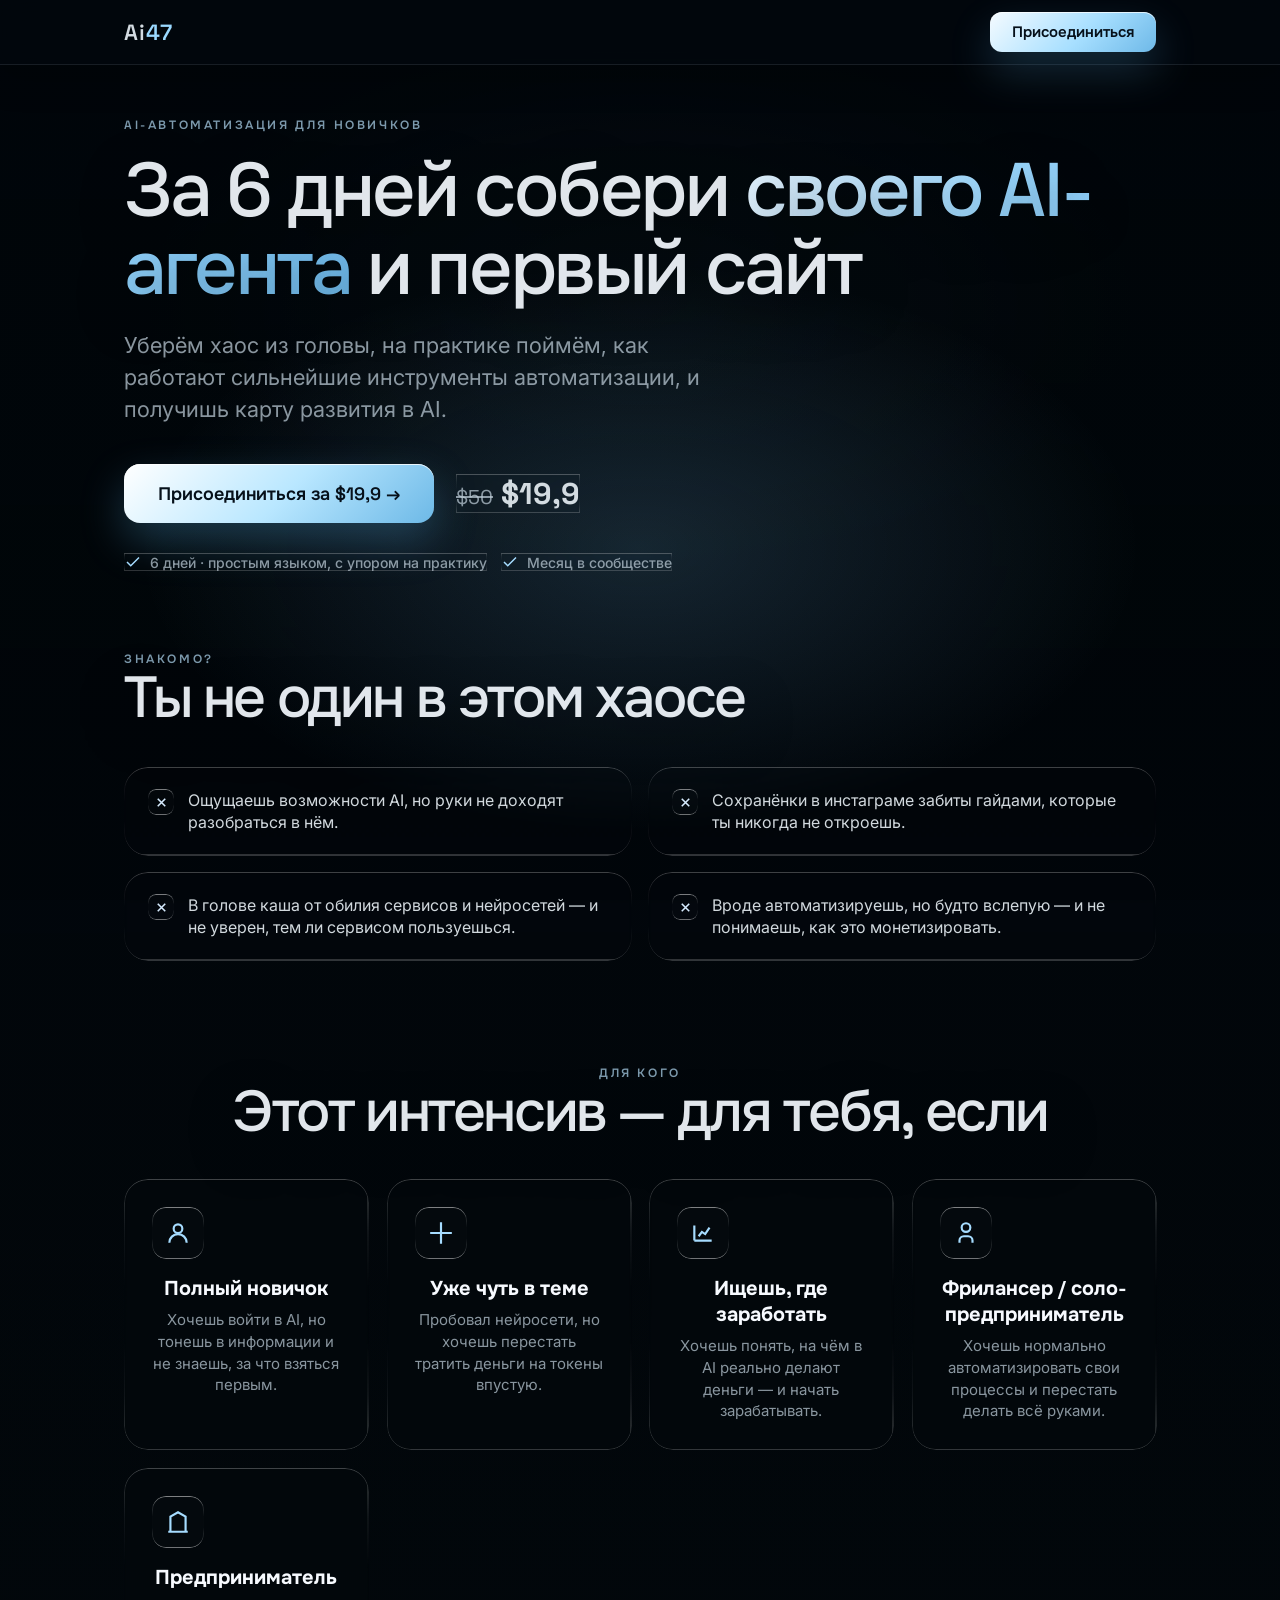
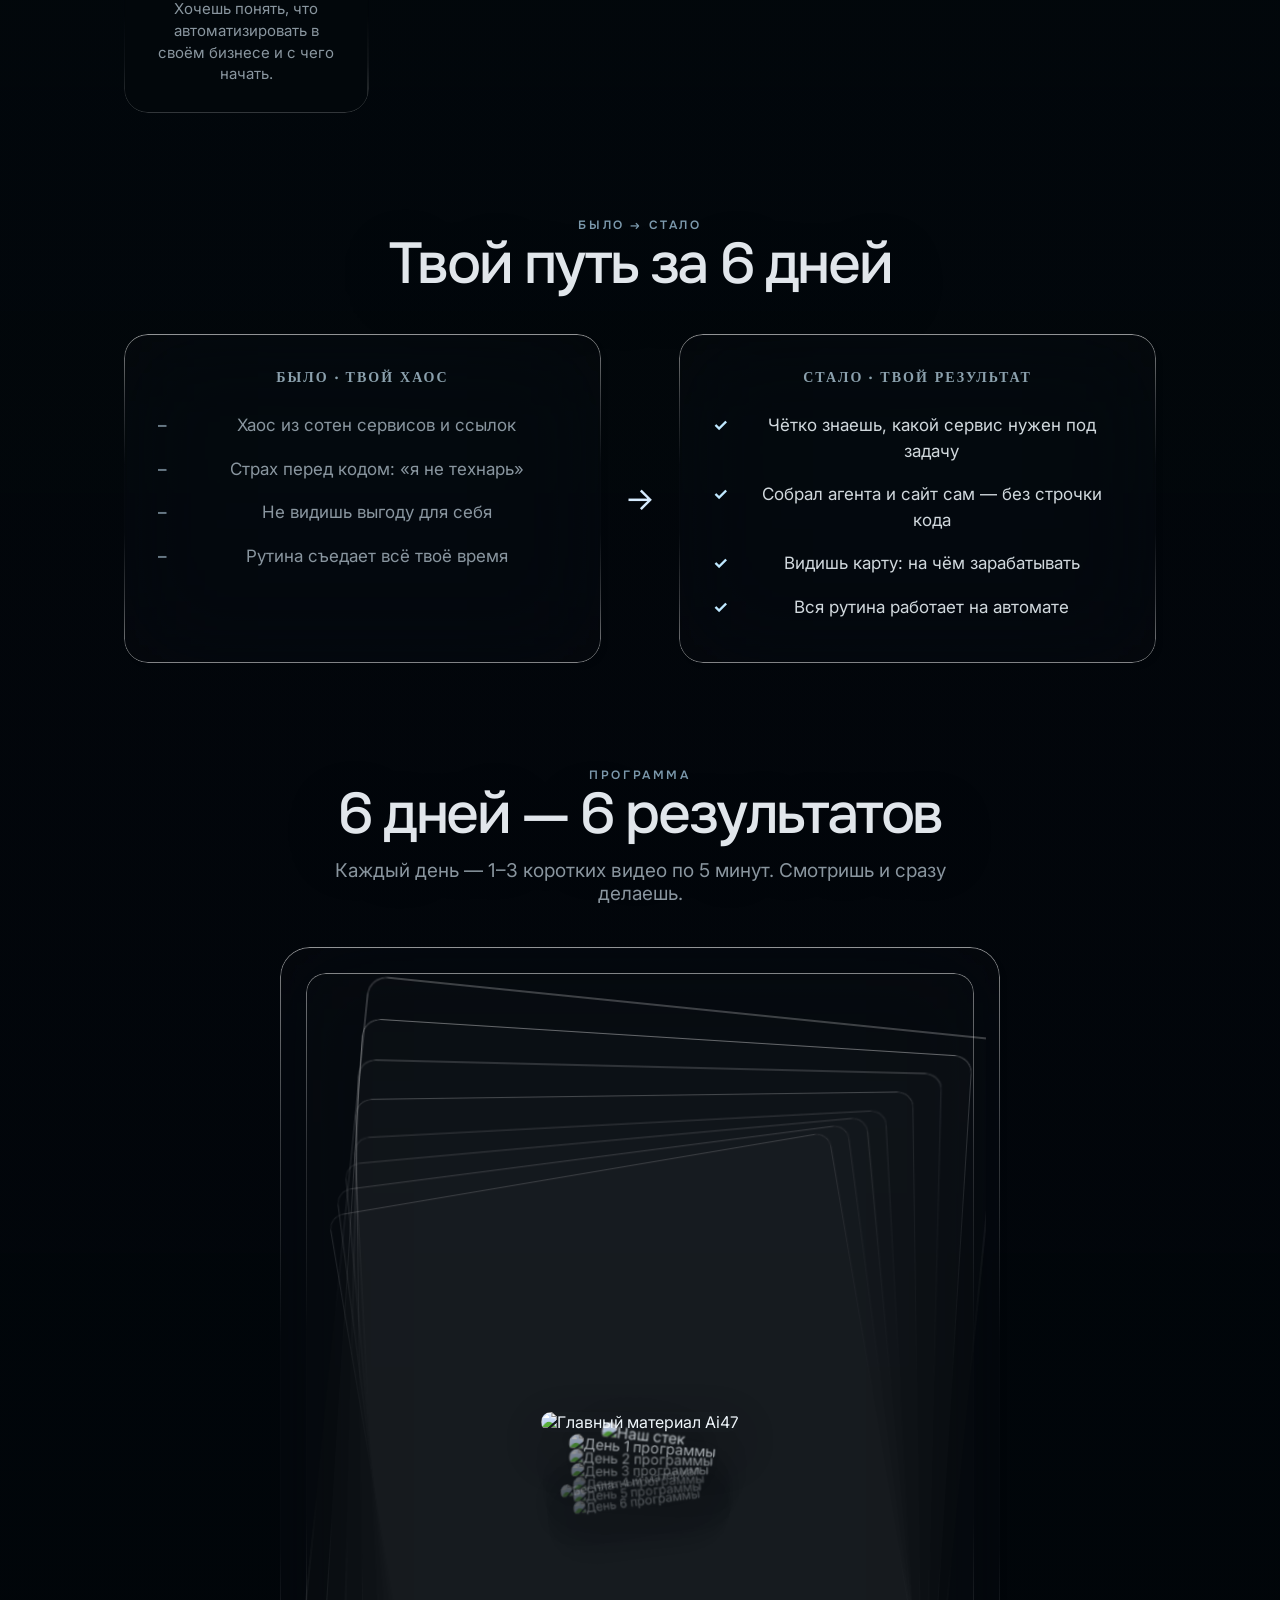
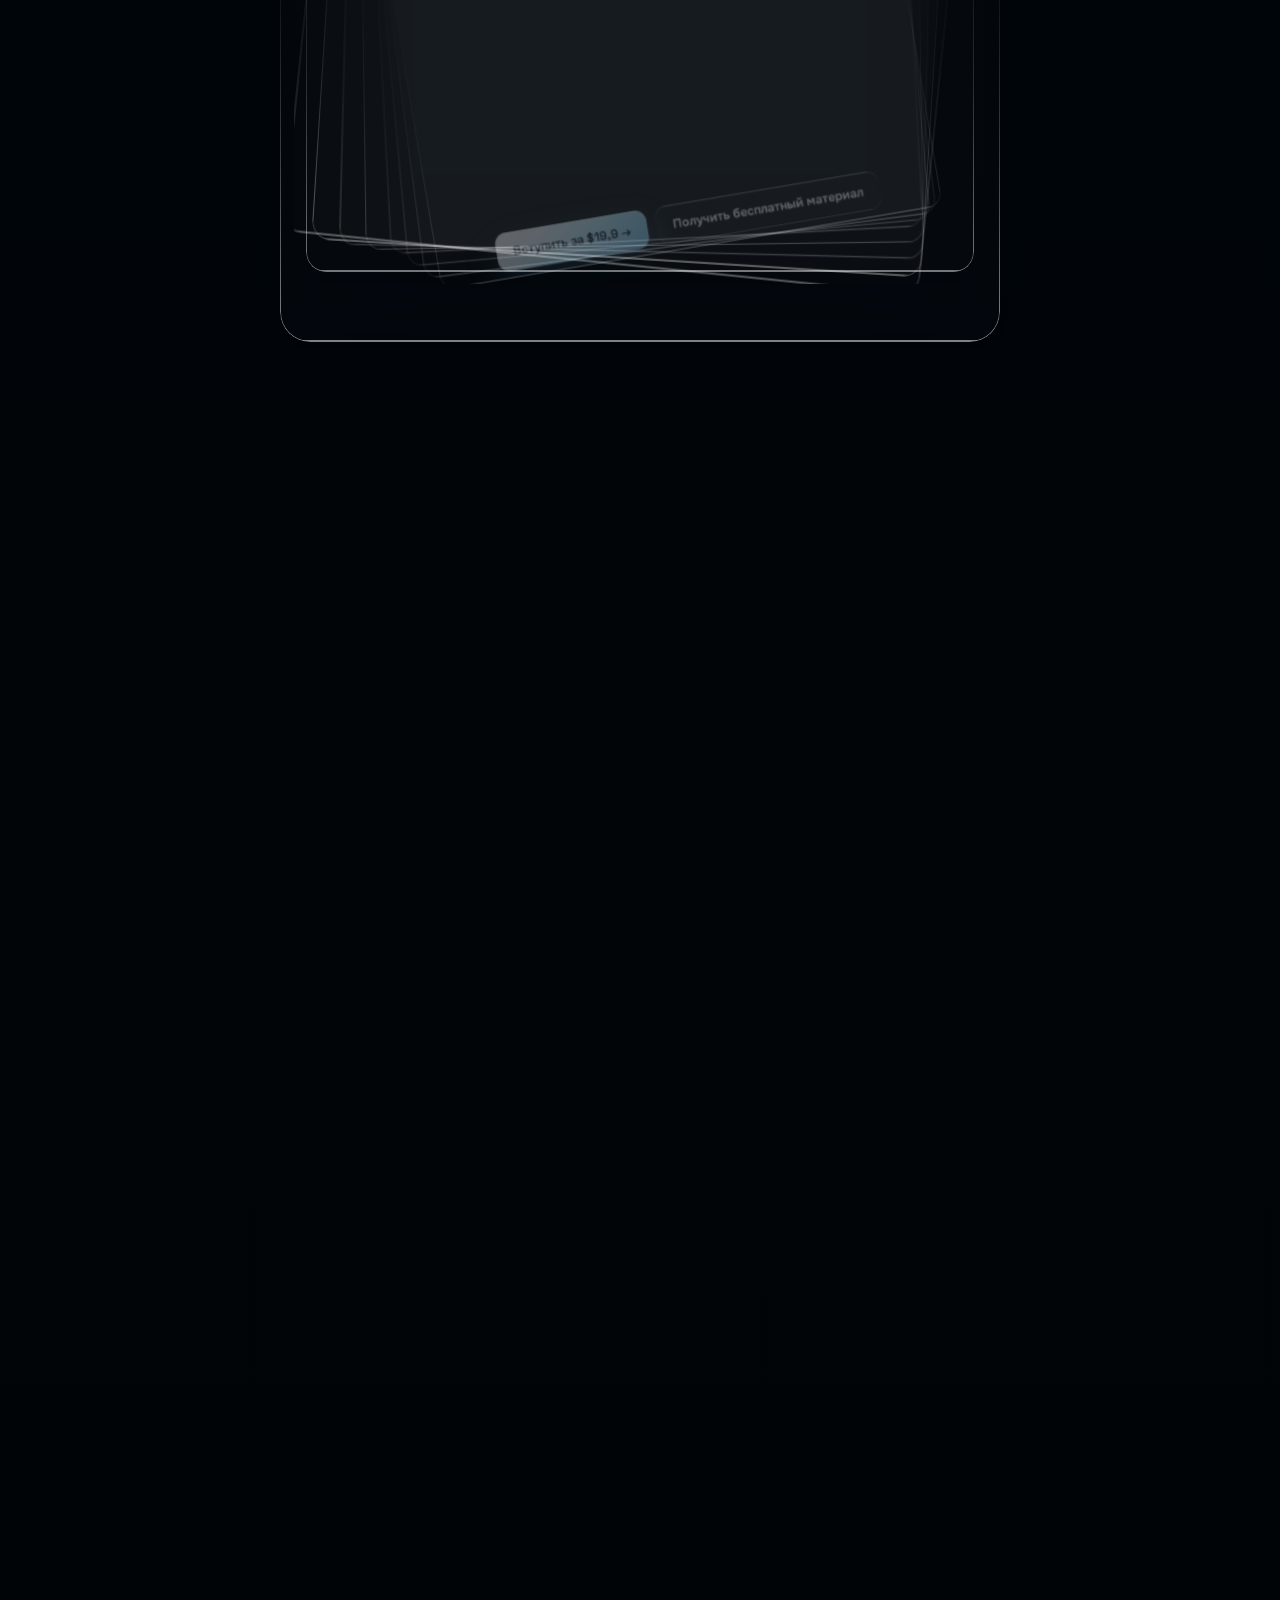
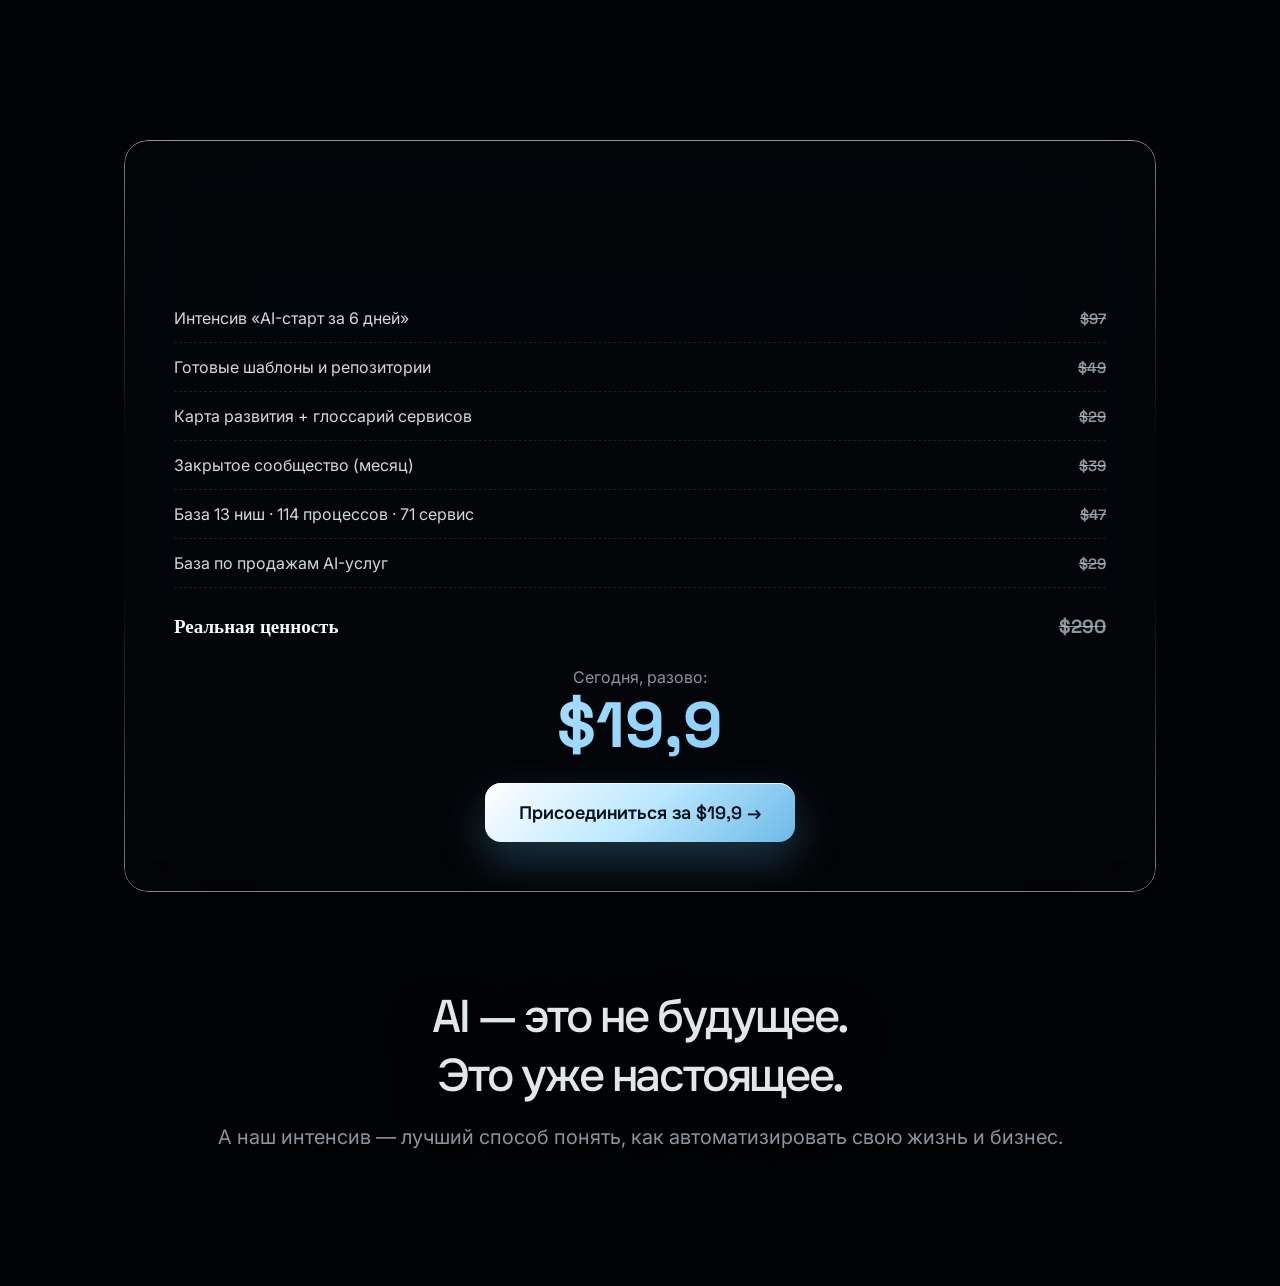
==== vercel/index.html @ 8bf4d8b5 "Initial commit" ====
﻿<!DOCTYPE html>
<html lang="ru">
<head>
<meta charset="UTF-8">
<meta name="viewport" content="width=device-width, initial-scale=1.0">
<title>Ai47 — AI-старт за 6 дней</title>
<style>
@import url('https://fonts.googleapis.com/css2?family=Space+Grotesk:wght@400;500;600;700&family=Inter:wght@400;500;600&family=Onest:wght@400;500;600&display=swap');
:root{
  --bg:#F7F9FC; --ink:#1A1D24; --muted:#5B6070; --soft:#8A8FA0;
  --indigo:#6366F1; --coral:#FB7185; --line:rgba(26,29,36,0.08);
  --glass:rgba(255,255,255,0.72); --glassbd:rgba(255,255,255,0.9);
}
*{margin:0;padding:0;box-sizing:border-box;}
html{scroll-behavior:smooth;}
body{
  font-family:'Inter','Onest',sans-serif; color:var(--ink); background:var(--bg);
  -webkit-font-smoothing:antialiased; overflow-x:hidden;
  background-image:
    radial-gradient(900px 600px at 10% -5%, rgba(99,102,241,0.10), transparent 55%),
    radial-gradient(800px 600px at 100% 8%, rgba(251,113,133,0.07), transparent 50%);
  background-attachment:fixed;
}
.wrap{max-width:1120px;margin:0 auto;padding:0 24px;}
h1,h2,h3,.ff{font-family:'Space Grotesk',sans-serif;}
.eyebrow{font-family:'Space Grotesk';font-weight:600;font-size:13px;letter-spacing:3px;text-transform:uppercase;color:var(--coral);}
.glass{background:var(--glass);border:1px solid var(--glassbd);border-radius:24px;
  box-shadow:0 20px 50px rgba(99,102,241,0.09),0 2px 8px rgba(26,29,36,0.04),inset 0 1px 0 rgba(255,255,255,0.9);
  backdrop-filter:blur(20px);}
.btn{display:inline-flex;align-items:center;gap:10px;font-family:'Space Grotesk';font-weight:600;font-size:18px;
  color:#fff;background:linear-gradient(135deg,var(--indigo),#7C7FF2);border:none;border-radius:16px;
  padding:18px 34px;cursor:pointer;text-decoration:none;box-shadow:0 12px 30px rgba(99,102,241,0.35);transition:transform .15s,box-shadow .15s;}
.btn:hover{transform:translateY(-2px);box-shadow:0 16px 40px rgba(99,102,241,0.45);}
.btn.coral{background:linear-gradient(135deg,var(--coral),#FF8DA1);box-shadow:0 12px 30px rgba(251,113,133,0.35);}
.section{padding:80px 0;}
.center{text-align:center;}

/* NAV */
.nav{position:sticky;top:0;z-index:50;backdrop-filter:blur(14px);background:rgba(247,249,252,0.7);border-bottom:1px solid var(--line);}
.nav .wrap{display:flex;align-items:center;justify-content:space-between;height:64px;}
.logo{font-family:'Space Grotesk';font-weight:700;font-size:22px;letter-spacing:1px;}
.logo span{color:var(--coral);}
.nav .btn{padding:10px 22px;font-size:15px;border-radius:12px;}

/* HERO */
.hero{padding:70px 0 40px;}
.hero .eyebrow{margin-bottom:18px;}
.hero h1{font-size:60px;line-height:1.02;letter-spacing:-2px;font-weight:700;}
.hero h1 .hl{background:linear-gradient(120deg,var(--indigo),var(--coral));-webkit-background-clip:text;-webkit-text-fill-color:transparent;}
.hero p.sub{font-size:22px;color:var(--muted);margin-top:24px;max-width:620px;line-height:1.45;}
.hero .cta-row{display:flex;align-items:center;gap:22px;margin-top:38px;flex-wrap:wrap;}
.price-anchor{font-family:'Space Grotesk';}
.price-anchor .old{color:var(--soft);text-decoration:line-through;font-size:20px;margin-right:8px;}
.price-anchor .now{color:var(--ink);font-size:30px;font-weight:700;}
.hero-badges{display:flex;gap:14px;margin-top:30px;flex-wrap:wrap;}
.hbadge{font-size:14px;color:var(--muted);display:flex;align-items:center;gap:8px;font-weight:500;}
.hbadge svg{width:18px;height:18px;stroke:var(--indigo);}

/* KNOWN pains */
.pains{display:grid;grid-template-columns:1fr 1fr;gap:16px;margin-top:40px;}
.pain{padding:22px 24px;display:flex;gap:14px;align-items:flex-start;}
.pain .x{flex-shrink:0;width:26px;height:26px;border-radius:8px;background:rgba(251,113,133,0.12);display:flex;align-items:center;justify-content:center;}
.pain .x svg{width:15px;height:15px;stroke:var(--coral);}
.pain p{font-size:16px;color:var(--ink);line-height:1.4;}

/* FOR WHOM */
.forwhom{display:grid;grid-template-columns:repeat(auto-fit,minmax(220px,1fr));gap:18px;margin-top:38px;}
.forwhom-carousel{position:relative;}
.forwhom-nav{display:none;}
.forwhom-arrow{
  width:44px;
  height:44px;
  border:1px solid rgba(220,242,255,.16);
  border-radius:999px;
  background:rgba(12,28,42,.72);
  color:#EAF7FF;
  display:grid;
  place-items:center;
  font-size:28px;
  line-height:1;
  cursor:pointer;
  box-shadow:inset 0 1px 0 rgba(255,255,255,.22),0 14px 34px rgba(0,0,0,.26);
  backdrop-filter:blur(18px);
  -webkit-backdrop-filter:blur(18px);
  transition:transform .16s ease,background .16s ease,opacity .16s ease;
}
.forwhom-arrow:hover{background:rgba(22,46,65,.86);transform:translateY(-1px);}
.forwhom-arrow:active{transform:translateY(0) scale(.98);}
.forwhom-arrow:disabled{opacity:.38;cursor:default;transform:none;}
.nums-title{font-family:'Space Grotesk';font-weight:600;font-size:19px;color:var(--ink);margin-bottom:16px;text-align:left;}
.nums-title span{color:var(--coral);}
.fw{padding:28px;}
.fw .ic{width:52px;height:52px;border-radius:14px;background:linear-gradient(145deg,rgba(99,102,241,0.14),rgba(99,102,241,0.04));display:flex;align-items:center;justify-content:center;margin-bottom:16px;}
.fw .ic svg{width:26px;height:26px;stroke:var(--indigo);}
.fw h3{font-size:20px;margin-bottom:8px;}
.fw p{font-size:15px;color:var(--muted);line-height:1.45;}

/* BEFORE AFTER */
.ba{display:grid;grid-template-columns:1fr auto 1fr;gap:24px;align-items:stretch;margin-top:40px;}
.ba .col{padding:34px;}
.ba .before{background:rgba(138,143,160,0.06);}
.ba .after{background:linear-gradient(160deg,rgba(99,102,241,0.08),rgba(251,113,133,0.06));border-color:rgba(99,102,241,0.15);}
.ba .lab{font-family:'Space Grotesk';font-weight:700;font-size:14px;letter-spacing:2px;text-transform:uppercase;margin-bottom:18px;}
.ba .before .lab{color:var(--soft);}
.ba .after .lab{color:var(--indigo);}
.ba li{list-style:none;font-size:17px;line-height:1.5;padding:9px 0;padding-left:28px;position:relative;color:var(--ink);}
.ba .before li{color:var(--muted);}
.ba li:before{position:absolute;left:0;top:9px;}
.ba .before li:before{content:"–";color:var(--soft);font-weight:700;}
.ba .after li:before{content:"✓";color:var(--indigo);font-weight:700;}
.ba .arrow{display:flex;align-items:center;font-size:32px;color:var(--coral);}

/* PROGRAM cards */
.prog-grid{display:grid;grid-template-columns:repeat(3,1fr);gap:20px;margin-top:40px;}
.dcard{padding:0;overflow:hidden;border-radius:22px;}
.dcard img{width:100%;display:block;}
.microlearn{margin-top:28px;text-align:center;font-size:17px;color:var(--muted);}
.microlearn b{color:var(--ink);}

/* STACK */
.stackimg{margin-top:36px;border-radius:24px;overflow:hidden;}
.stackimg img{width:100%;display:block;}

/* BONUS community */
.bonus{margin-top:40px;padding:44px;display:grid;grid-template-columns:1.1fr 1fr;gap:40px;align-items:center;}
.bonus-nums{display:flex;gap:20px;}
.bnum{flex:1;text-align:center;padding:22px 10px;border-radius:18px;background:rgba(255,255,255,0.6);border:1px solid var(--glassbd);}
.bnum .n{font-family:'Space Grotesk';font-weight:700;font-size:44px;line-height:1;background:linear-gradient(135deg,var(--indigo),var(--coral));-webkit-background-clip:text;-webkit-text-fill-color:transparent;}
.bnum .l{font-size:14px;color:var(--muted);margin-top:6px;font-weight:500;}
.bonus h3{font-size:30px;margin-bottom:18px;}
.bonus ul{list-style:none;}
.bonus li{font-size:16px;color:var(--ink);padding:8px 0 8px 28px;position:relative;line-height:1.4;}
.bonus li:before{content:"→";position:absolute;left:0;color:var(--coral);font-weight:700;}

/* OFFER */
.offer{margin-top:20px;padding:0;overflow:hidden;}
.offer-inner{padding:50px;}
.stack-list{margin:28px 0;}
.stack-list .row{display:flex;justify-content:space-between;align-items:center;padding:14px 0;border-bottom:1px dashed var(--line);}
.stack-list .row .name{font-size:16px;color:var(--ink);}
.stack-list .row .val{font-family:'Space Grotesk';font-weight:600;color:var(--soft);text-decoration:line-through;font-size:15px;}
.stack-list .total{display:flex;justify-content:space-between;align-items:center;padding-top:20px;margin-top:6px;}
.stack-list .total .name{font-family:'Space Grotesk';font-weight:700;font-size:19px;}
.stack-list .total .val{font-family:'Space Grotesk';font-weight:700;font-size:19px;color:var(--soft);text-decoration:line-through;}
.big-price{text-align:center;margin:26px 0;}
.big-price .lbl{font-size:16px;color:var(--muted);}
.big-price .p{font-family:'Space Grotesk';font-weight:700;font-size:64px;line-height:1;background:linear-gradient(135deg,var(--indigo),var(--coral));-webkit-background-clip:text;-webkit-text-fill-color:transparent;margin:6px 0;}
.guarantee{display:flex;align-items:center;gap:12px;justify-content:center;font-size:15px;color:var(--muted);margin-top:20px;}
.guarantee svg{width:22px;height:22px;stroke:var(--indigo);}

/* FAQ */
.faq{margin-top:36px;}
.qa{padding:0 28px;margin-bottom:14px;overflow:hidden;}
.qa summary{font-family:'Space Grotesk';font-weight:600;font-size:18px;padding:24px 0;cursor:pointer;list-style:none;display:flex;justify-content:space-between;align-items:center;}
.qa summary::-webkit-details-marker{display:none;}
.qa summary:after{content:"+";font-size:26px;color:var(--indigo);font-weight:400;}
.qa[open] summary:after{content:"–";}
.qa p{font-size:16px;color:var(--muted);line-height:1.5;padding-bottom:24px;}

/* FINAL */
.final{text-align:center;padding:90px 0;}
.final h2{font-size:46px;letter-spacing:-1px;}
.final p{font-size:20px;color:var(--muted);margin:20px 0 34px;}

/* FOOTER */
.footer{padding:40px 0;text-align:center;color:var(--soft);font-size:14px;border-top:1px solid var(--line);}

h2.big{font-size:44px;letter-spacing:-1.2px;line-height:1.05;}
.lead{font-size:19px;color:var(--muted);margin-top:16px;max-width:640px;}
.center .lead{margin-left:auto;margin-right:auto;}


/* ABOUT */
.about-card{margin-top:38px;padding:44px;display:grid;grid-template-columns:auto 1fr;gap:40px;align-items:center;text-align:left;}
.about-photo{width:160px;height:160px;border-radius:28px;background:linear-gradient(145deg,rgba(99,102,241,0.16),rgba(251,113,133,0.12));display:flex;align-items:center;justify-content:center;font-family:'Space Grotesk';font-weight:700;font-size:34px;color:var(--indigo);flex-shrink:0;}
.about-txt h3{font-size:26px;margin-bottom:6px;}
.about-role{font-size:16px;color:var(--muted);margin-bottom:16px;}
.about-facts{list-style:none;}
.about-facts li{font-size:16px;color:var(--ink);padding:8px 0 8px 28px;position:relative;line-height:1.4;}
.about-facts li:before{content:"✓";position:absolute;left:0;color:var(--indigo);font-weight:700;}
.about-people{display:grid;grid-template-columns:1fr 1fr;gap:22px;}
.about-person{padding:24px;border-radius:20px;background:rgba(255,255,255,0.55);border:1px solid rgba(255,255,255,0.86);box-shadow:inset 0 1px 0 rgba(255,255,255,0.9),0 12px 30px rgba(99,102,241,0.06);}
.about-person h3{display:flex;align-items:center;gap:10px;}
.about-initial{width:38px;height:38px;border-radius:12px;display:inline-flex;align-items:center;justify-content:center;background:linear-gradient(145deg,rgba(99,102,241,0.16),rgba(251,113,133,0.12));color:var(--indigo);font-family:'Space Grotesk';font-weight:700;font-size:18px;}
.about-person .about-role{font-family:'Space Grotesk';font-weight:700;color:var(--coral);}
@media(max-width:820px){.about-card{grid-template-columns:1fr;padding:30px;text-align:center;}.about-photo{margin:0 auto;}.about-people{grid-template-columns:1fr;}.about-person{text-align:left;}.about-facts{text-align:left;}}

/* MOBILE */
@media(max-width:820px){
  .wrap{padding:0 18px;}
  .section{padding:56px 0;}
  .hero{padding:44px 0 20px;}
  .hero h1{font-size:38px;letter-spacing:-1px;}
  .hero p.sub{font-size:18px;}
  h2.big{font-size:30px;}
  .final h2{font-size:30px;}
  .pains{grid-template-columns:1fr;}
  .forwhom{grid-template-columns:1fr;}
  .ba{grid-template-columns:1fr;}
  .ba .arrow{justify-content:center;transform:rotate(90deg);}
  .prog-grid{grid-template-columns:1fr;}
  .bonus{grid-template-columns:1fr;padding:30px;}
  .bonus-nums{margin-top:8px;}
  .offer-inner{padding:30px;}
  .big-price .p{font-size:48px;}
  .nav .btn{display:none;}

  .nums-title{text-align:center;font-size:17px;}
  .hero .cta-row{gap:14px;}
  .price-anchor .now{font-size:26px;}
  .hero-badges{gap:10px;}
  .hbadge{font-size:13px;}
  .fw{padding:24px;}
  .stack-list .row .name{font-size:14px;padding-right:10px;}
  .qa summary{font-size:16px;}
}

/* MATERIAL IMAGE STACK SLIDER */
.material-slider{margin-top:42px;position:relative;}
.material-slider-shell{position:relative;padding:14px;border-radius:30px;background:rgba(255,255,255,0.72);border:1px solid rgba(255,255,255,0.95);box-shadow:0 24px 70px rgba(99,102,241,0.12),0 4px 16px rgba(26,29,36,0.05),inset 0 1px 0 rgba(255,255,255,0.95);backdrop-filter:blur(22px);overflow:visible;}
.material-viewport{height:clamp(460px,74vh,820px);overflow:hidden;border-radius:22px;background:linear-gradient(180deg,rgba(247,249,252,0.94),rgba(255,255,255,0.86));}
.material-track{position:relative;height:100%;perspective:1000px;transform-style:preserve-3d;}
.material-slide{position:absolute;inset:0;height:100%;padding:12px;display:flex;align-items:stretch;justify-content:center;opacity:0;pointer-events:none;transform-origin:50% 54%;backface-visibility:hidden;will-change:transform,opacity,filter;transition:transform .46s cubic-bezier(.2,.8,.2,1),opacity .3s ease,filter .46s ease;}
.material-slide.is-active{opacity:1;pointer-events:auto;transform:translate3d(0,0,0) rotate(0deg) scale(1);filter:drop-shadow(0 18px 28px rgba(26,29,36,.14));}
.material-slide.is-before{opacity:0;transform:translate3d(0,-150%,120px) rotate(0deg) scale(.94);filter:drop-shadow(0 4px 12px rgba(26,29,36,.08));}
.material-slide.is-after{opacity:calc(1 - min(var(--stack), 5) * .13);transform:translate3d(0,calc(var(--stack) * 12px),calc(var(--stack) * -18px)) rotate(calc(var(--rot) * 1deg)) scale(calc(1 - min(var(--stack), 5) * .026));filter:drop-shadow(calc(var(--stack) * 2px) calc(var(--stack) * 5px) 22px rgba(26,29,36,.12));}
.material-slide-inner{width:100%;height:100%;display:flex;flex-direction:column;align-items:center;justify-content:center;gap:16px;border-radius:20px;background:rgba(255,255,255,.68);box-shadow:inset 0 1px 0 rgba(255,255,255,.92),inset 0 0 0 1px rgba(255,255,255,.74);}
.material-media{width:100%;min-height:0;flex:1;display:flex;align-items:center;justify-content:center;padding:6px;}
.material-media img{display:block;max-width:100%;max-height:100%;width:auto;height:auto;object-fit:contain;border-radius:18px;box-shadow:0 18px 42px rgba(26,29,36,0.08);}
.material-slide-final .material-media img{box-shadow:0 16px 40px rgba(99,102,241,0.12);}
.material-final-actions{width:100%;display:flex;justify-content:center;gap:12px;flex-wrap:wrap;padding:2px 10px 10px;}
.material-final-actions .btn{font-size:16px;padding:15px 22px;border-radius:15px;}
.material-final-actions .btn.free{color:var(--indigo);background:rgba(99,102,241,0.10);box-shadow:inset 0 0 0 1px rgba(99,102,241,0.18),0 10px 24px rgba(99,102,241,0.10);}
.material-nav{position:absolute;inset:0;pointer-events:none;display:flex;align-items:center;justify-content:space-between;padding:0 4px;}
.material-arrow{pointer-events:auto;width:44px;height:44px;border:0;border-radius:999px;background:rgba(255,255,255,0.88);color:var(--indigo);font-size:24px;line-height:1;display:grid;place-items:center;cursor:pointer;box-shadow:0 10px 24px rgba(99,102,241,0.16),inset 0 1px 0 rgba(255,255,255,0.95);transition:transform .15s,background .15s;}
.material-arrow:hover{transform:translateY(-1px);background:#fff;}
.material-arrow:active{transform:translateY(0) scale(.98);}
.material-arrow:focus-visible{outline:3px solid rgba(99,102,241,0.25);outline-offset:3px;}
.material-dots{display:flex;justify-content:center;gap:7px;margin-top:16px;flex-wrap:wrap;}
.material-dot{width:8px;height:8px;border:0;border-radius:999px;background:rgba(99,102,241,0.22);cursor:pointer;transition:width .2s,background .2s;}
.material-dot.is-active{width:26px;background:linear-gradient(135deg,var(--indigo),var(--coral));}
.material-count{margin-top:12px;font-size:13px;color:var(--soft);font-family:'Space Grotesk',sans-serif;font-weight:600;}
@media(max-width:820px){.material-slider-shell{padding:9px;border-radius:24px}.material-viewport{height:clamp(430px,76vh,760px);border-radius:18px}.material-slide{padding:8px}.material-slide-inner{border-radius:16px}.material-media{padding:4px}.material-media img{border-radius:14px}.material-nav{padding:0}.material-arrow{width:38px;height:38px;font-size:21px}.material-final-actions .btn{width:100%;font-size:15px;padding:14px 18px}.material-final-actions{gap:10px}}
@media(prefers-reduced-motion:reduce){.material-slide{transition:none}}

/* DARK GLASS THEME */
:root{
  --bg:#050914;
  --ink:#F6F8FF;
  --muted:#B7C2D8;
  --soft:#7E8BA3;
  --indigo:#69A7FF;
  --coral:#FF4FB4;
  --line:rgba(204,225,255,0.12);
  --glass:rgba(12,20,38,0.58);
  --glassbd:rgba(210,236,255,0.22);
}
body{
  color:var(--ink);
  background:
    radial-gradient(900px 620px at 12% -8%, rgba(105,167,255,0.24), transparent 60%),
    radial-gradient(760px 540px at 92% 8%, rgba(255,79,180,0.18), transparent 58%),
    radial-gradient(900px 640px at 50% 36%, rgba(80,110,180,0.12), transparent 64%),
    linear-gradient(180deg,#020611 0%,#07101f 44%,#050914 100%);
  background-attachment:fixed;
}
body:before{
  content:"";
  position:fixed;
  inset:0;
  z-index:-1;
  pointer-events:none;
  background:
    linear-gradient(90deg,transparent,rgba(105,167,255,0.08),transparent),
    radial-gradient(circle at 18% 20%,rgba(255,255,255,0.08),transparent 10%),
    linear-gradient(rgba(105,167,255,0.055) 1px,transparent 1px),
    linear-gradient(90deg,rgba(105,167,255,0.045) 1px,transparent 1px);
  background-size:100% 100%,100% 100%,72px 72px,72px 72px;
  mask-image:linear-gradient(180deg,rgba(0,0,0,0.78),rgba(0,0,0,0.18));
}
.glass{
  background:
    linear-gradient(180deg,rgba(255,255,255,0.13),rgba(255,255,255,0.045)),
    var(--glass);
  border-color:var(--glassbd);
  box-shadow:
    inset 0 2px 2px rgba(255,255,255,0.48),
    inset 0 0 0 1px rgba(255,255,255,0.10),
    inset 0 -18px 34px rgba(0,0,0,0.18),
    0 28px 80px rgba(0,0,0,0.34),
    0 0 44px rgba(105,167,255,0.08);
  backdrop-filter:blur(24px) saturate(170%);
}
.nav{
  background:rgba(3,8,18,0.70);
  border-bottom-color:rgba(210,236,255,0.10);
  box-shadow:0 12px 34px rgba(0,0,0,0.22);
}
.logo,.hero h1,h2.big,.final h2,.fw h3,.bonus h3,.about-txt h3,.qa summary,.stack-list .total .name{color:#F7FAFF;}
.eyebrow{color:#FF5FBA;text-shadow:0 0 22px rgba(255,79,180,0.28);}
.hero h1 .hl,.big-price .p,.bnum .n{
  background:linear-gradient(120deg,#69A7FF 0%,#9D6BFF 45%,#FF4FB4 100%);
  -webkit-background-clip:text;
  -webkit-text-fill-color:transparent;
}
.hero p.sub,.lead,.fw p,.qa p,.final p,.microlearn,.big-price .lbl,.bnum .l,.about-role,.hbadge,.ba .before li,.price-anchor .old,.stack-list .row .val,.stack-list .total .val{color:var(--muted);}
.price-anchor .now,.pain p,.nums-title,.stack-list .row .name,.bonus li,.about-facts li,.ba li{color:var(--ink);}
.btn{
  color:#fff;
  background:linear-gradient(135deg,#5F8CFF,#B35CFF);
  box-shadow:0 14px 34px rgba(105,167,255,0.28),inset 0 1px 0 rgba(255,255,255,0.34);
}
.btn:hover{box-shadow:0 18px 44px rgba(105,167,255,0.36),inset 0 1px 0 rgba(255,255,255,0.38);}
.btn.coral{
  background:linear-gradient(135deg,#FF4FB4,#FF7B9F);
  box-shadow:0 14px 34px rgba(255,79,180,0.30),inset 0 1px 0 rgba(255,255,255,0.38);
}
.hbadge svg,.fw .ic svg,.guarantee svg{stroke:#69A7FF;}
.pain .x{
  background:rgba(255,79,180,0.13);
  box-shadow:inset 0 0 0 1px rgba(255,79,180,0.22);
}
.fw .ic,.about-photo,.about-initial{
  color:#86BCFF;
  background:
    radial-gradient(circle at 30% 0%,rgba(255,255,255,0.28),transparent 38%),
    linear-gradient(145deg,rgba(105,167,255,0.22),rgba(255,79,180,0.12));
  box-shadow:inset 0 1px 0 rgba(255,255,255,0.34),0 0 24px rgba(105,167,255,0.12);
}
.ba .before{
  background:linear-gradient(180deg,rgba(255,255,255,0.07),rgba(255,255,255,0.035));
}
.ba .after{
  background:linear-gradient(155deg,rgba(105,167,255,0.14),rgba(255,79,180,0.08));
  border-color:rgba(105,167,255,0.20);
}
.ba .after .lab{color:#86BCFF;}
.ba .after li:before,.about-facts li:before{color:#86BCFF;}
.bnum,.about-person{
  background:rgba(255,255,255,0.07);
  border-color:rgba(210,236,255,0.16);
  box-shadow:inset 0 1px 0 rgba(255,255,255,0.24),0 16px 34px rgba(0,0,0,0.16);
}
.stack-list .row{border-bottom-color:rgba(210,236,255,0.12);}
.qa summary:after{color:#86BCFF;}
.footer{border-top-color:rgba(210,236,255,0.12);}
.mobile-fixed-cta{display:none;}
.material-slider-shell{
  background:
    linear-gradient(180deg,rgba(255,255,255,0.14),rgba(255,255,255,0.045)),
    rgba(8,16,30,0.72);
  border-color:rgba(218,242,255,0.22);
  box-shadow:
    inset 0 3px 3px rgba(255,255,255,0.42),
    inset 0 0 0 1px rgba(255,255,255,0.10),
    0 30px 90px rgba(0,0,0,0.42),
    0 0 52px rgba(105,167,255,0.12),
    0 0 42px rgba(255,79,180,0.08);
}
.material-viewport{
  background:
    radial-gradient(70% 50% at 20% 0%,rgba(105,167,255,0.16),transparent 65%),
    radial-gradient(60% 50% at 92% 10%,rgba(255,79,180,0.13),transparent 62%),
    linear-gradient(180deg,rgba(8,16,30,0.84),rgba(5,9,20,0.96));
}
.material-slide-inner{
  background:
    linear-gradient(180deg,rgba(255,255,255,0.12),rgba(255,255,255,0.04)),
    rgba(12,20,38,0.64);
  box-shadow:
    inset 0 2px 3px rgba(255,255,255,0.38),
    inset 0 0 0 1px rgba(255,255,255,0.12),
    0 18px 60px rgba(0,0,0,0.28);
}
.material-media img{box-shadow:0 18px 44px rgba(0,0,0,0.24),0 0 28px rgba(105,167,255,0.10);}
.material-arrow{
  background:rgba(9,18,34,0.78);
  color:#EAF3FF;
  box-shadow:inset 0 1px 0 rgba(255,255,255,0.30),0 12px 26px rgba(0,0,0,0.28);
}
.material-arrow:hover{background:rgba(18,31,56,0.92);}
.material-dot{background:rgba(210,236,255,0.22);}
.material-final-actions .btn.free{
  color:#EAF3FF;
  background:rgba(105,167,255,0.13);
  box-shadow:inset 0 0 0 1px rgba(135,190,255,0.26),0 12px 30px rgba(0,0,0,0.16);
}

/* MOBILE DESIGN OVERHAUL */
@media(max-width:640px){
  html{scroll-padding-top:78px;}
  body{padding-bottom:88px;background-size:auto;background-attachment:scroll;}
  body:before{opacity:.72;background-size:100% 100%,100% 100%,54px 54px,54px 54px;}
  .wrap{padding:0 14px;}
  .section{padding:44px 0;}
  .center{text-align:left;}

  .nav{
    top:10px;
    width:calc(100% - 20px);
    margin:0 auto;
    border:1px solid rgba(210,236,255,.14);
    border-radius:999px;
    background:rgba(5,10,22,.74);
    box-shadow:inset 0 1px 0 rgba(255,255,255,.18),0 16px 40px rgba(0,0,0,.32);
  }
  .nav .wrap{height:54px;padding:0 8px 0 16px;}
  .logo{font-size:18px;letter-spacing:.4px;}
  .nav .btn{display:inline-flex;padding:0 14px;min-height:38px;border-radius:999px;font-size:13px;}

  .hero{padding:36px 0 34px;}
  .hero .eyebrow,.section .eyebrow{font-size:10px;letter-spacing:2px;margin-bottom:12px;}
  .hero h1{font-size:clamp(34px,10.8vw,44px);line-height:.98;letter-spacing:-1.4px;max-width:11ch;}
  .hero p.sub{margin-top:18px;font-size:16px;line-height:1.48;max-width:32ch;}
  .hero .cta-row{display:grid;grid-template-columns:1fr;gap:12px;margin-top:24px;}
  .hero .cta-row .btn{width:100%;justify-content:center;min-height:56px;font-size:16px;border-radius:18px;}
  .price-anchor{width:fit-content;padding:10px 14px;border-radius:999px;background:rgba(255,255,255,.07);border:1px solid rgba(210,236,255,.12);}
  .price-anchor .old{font-size:15px;}
  .price-anchor .now{font-size:22px;}
  .hero-badges{display:grid;grid-template-columns:1fr;gap:8px;margin-top:18px;}
  .hbadge{padding:10px 12px;border-radius:16px;background:rgba(255,255,255,.06);border:1px solid rgba(210,236,255,.10);font-size:13px;line-height:1.35;}

  h2.big{font-size:clamp(27px,8vw,34px);line-height:1.02;letter-spacing:-.8px;max-width:12ch;}
  .lead{font-size:15.5px;line-height:1.55;max-width:34ch;}
  .glass{border-radius:20px;box-shadow:inset 0 1px 0 rgba(255,255,255,.28),inset 0 -16px 28px rgba(0,0,0,.16),0 18px 46px rgba(0,0,0,.28),0 0 30px rgba(105,167,255,.06);}

  .pains{gap:10px;margin-top:24px;}
  .pain{padding:16px;gap:12px;border-radius:18px;align-items:center;}
  .pain .x{width:30px;height:30px;border-radius:11px;}
  .pain p{font-size:14.5px;line-height:1.38;}

  .forwhom{display:flex;gap:12px;margin:24px -14px 0;padding:0 14px 6px;overflow-x:auto;scroll-snap-type:x mandatory;}
  .forwhom::-webkit-scrollbar{display:none;}
  .fw{min-width:82%;padding:20px;border-radius:20px;scroll-snap-align:center;}
  .fw .ic{width:46px;height:46px;border-radius:15px;margin-bottom:14px;}
  .fw h3{font-size:19px;}
  .fw p{font-size:14.5px;}

  .ba{gap:12px;margin-top:24px;}
  .ba .col{padding:20px;border-radius:20px;}
  .ba .lab{font-size:11px;letter-spacing:1.5px;margin-bottom:12px;}
  .ba li{font-size:14.5px;line-height:1.45;padding:7px 0 7px 24px;}
  .ba .arrow{width:42px;height:42px;margin:0 auto;border-radius:999px;background:rgba(255,79,180,.14);border:1px solid rgba(255,79,180,.22);display:grid;place-items:center;transform:rotate(90deg);font-size:26px;box-shadow:0 12px 26px rgba(255,79,180,.10);}

  .material-slider{margin-top:26px;}
  .material-slider-shell{padding:8px;border-radius:24px;margin-inline:-2px;}
  .material-viewport{height:min(66vh,590px);min-height:430px;border-radius:18px;}
  .material-slide{padding:7px;}
  .material-slide.is-after{opacity:calc(1 - min(var(--stack), 3) * .18);transform:translate3d(0,calc(var(--stack) * 9px),calc(var(--stack) * -14px)) rotate(calc(var(--rot) * .7deg)) scale(calc(1 - min(var(--stack), 4) * .022));}
  .material-slide-inner{gap:10px;border-radius:16px;}
  .material-media{padding:3px;}
  .material-media img{border-radius:13px;}
  .material-nav{align-items:flex-end;justify-content:center;gap:10px;padding-bottom:14px;}
  .material-arrow{width:40px;height:40px;font-size:22px;}
  .material-dots{gap:6px;margin-top:12px;}
  .material-dot{width:7px;height:7px;}
  .material-dot.is-active{width:22px;}
  .material-count{text-align:center;font-size:12px;margin-top:8px;}
  .material-final-actions{padding:0 8px 8px;}
  .material-final-actions .btn{min-height:48px;border-radius:15px;}

  .bonus{margin-top:24px;padding:20px;gap:22px;border-radius:22px;}
  .bonus h3{font-size:24px;}
  .bonus li{font-size:14.5px;line-height:1.45;padding:7px 0 7px 24px;}
  .nums-title{text-align:left;font-size:16px;line-height:1.3;}
  .bonus-nums{display:grid;grid-template-columns:repeat(3,1fr);gap:8px;}
  .bnum{padding:14px 6px;border-radius:16px;}
  .bnum .n{font-size:30px;}
  .bnum .l{font-size:11px;}

  .about-card{margin-top:24px;padding:18px;gap:18px;border-radius:22px;}
  .about-photo{width:84px;height:84px;border-radius:22px;font-size:22px;}
  .about-person{padding:18px;border-radius:18px;}
  .about-person h3{font-size:22px;}
  .about-facts li{font-size:14.5px;line-height:1.45;padding:7px 0 7px 24px;}

  .offer{border-radius:24px;overflow:visible;}
  .offer-inner{padding:22px 16px;}
  .stack-list{margin:20px 0;}
  .stack-list .row,.stack-list .total{display:grid;grid-template-columns:1fr auto;gap:12px;align-items:start;padding:12px 0;}
  .stack-list .row .name{font-size:14px;line-height:1.35;}
  .stack-list .row .val,.stack-list .total .val{font-size:13px;}
  .stack-list .total .name{font-size:16px;}
  .big-price{margin:22px 0;}
  .big-price .p{font-size:54px;}
  .offer .btn{width:100%;justify-content:center;min-height:56px;font-size:16px;border-radius:18px;}

  .faq{margin-top:22px;}
  .qa{padding:0 18px;margin-bottom:10px;border-radius:18px;}
  .qa summary{font-size:15.5px;line-height:1.25;padding:18px 0;gap:14px;}
  .qa p{font-size:14.5px;line-height:1.5;padding-bottom:18px;}

  .final{padding:56px 0 46px;text-align:left;}
  .final h2{font-size:clamp(30px,8.6vw,38px);line-height:1.04;}
  .final p{font-size:16px;line-height:1.5;margin:16px 0 24px;}
  .final .btn{width:100%;justify-content:center;min-height:56px;border-radius:18px;}
  .footer{padding:30px 0 106px;font-size:12px;}

  body:after{
    content:"";
    position:fixed;
    left:0;right:0;bottom:0;
    height:92px;
    z-index:45;
    pointer-events:none;
    background:linear-gradient(180deg,transparent,rgba(5,9,20,.92) 44%,rgba(5,9,20,.98));
  }
  .mobile-fixed-cta{
    display:inline-flex;
    position:fixed;
    left:14px;
    right:14px;
    bottom:14px;
    z-index:60;
    width:auto;
    min-height:56px;
    justify-content:center;
    border-radius:18px;
    box-shadow:0 18px 42px rgba(255,79,180,.34),inset 0 1px 0 rgba(255,255,255,.38);
  }
}

/* BLUE GRAPHITE GLASS REFINEMENT */
:root{
  --bg:#071421;
  --ink:#EEF5FA;
  --muted:#9EADB8;
  --soft:#667784;
  --indigo:#8BC9FF;
  --coral:#D7ECFF;
  --line:rgba(185,220,240,0.14);
  --glass:rgba(11,24,36,0.54);
  --glassbd:rgba(214,239,255,0.18);
}
body{
  color:var(--ink);
  background:
    radial-gradient(900px 540px at 50% 34%,rgba(74,154,205,0.28),transparent 62%),
    radial-gradient(700px 420px at 18% 76%,rgba(33,108,155,0.26),transparent 62%),
    radial-gradient(640px 520px at 84% 22%,rgba(83,132,166,0.12),transparent 66%),
    linear-gradient(180deg,#02060B 0%,#06131F 38%,#0A2132 62%,#02070C 100%);
  background-attachment:fixed;
}
body:before{
  opacity:.58;
  background:
    radial-gradient(900px 420px at 50% 42%,rgba(117,199,255,0.24),transparent 58%),
    linear-gradient(180deg,rgba(255,255,255,0.028),transparent 34%),
    linear-gradient(rgba(180,220,245,0.035) 1px,transparent 1px),
    linear-gradient(90deg,rgba(180,220,245,0.03) 1px,transparent 1px);
  background-size:100% 100%,100% 100%,88px 88px,88px 88px;
  mask-image:linear-gradient(180deg,rgba(0,0,0,.74),rgba(0,0,0,.18));
}
.wrap{max-width:1080px;}
h1,h2,h3,.ff,.logo,.btn,.eyebrow{font-family:'Space Grotesk','Onest',sans-serif;}
.hero h1,h2.big,.final h2{
  color:rgba(244,250,255,.92);
  font-weight:500;
  letter-spacing:-2.4px;
  text-shadow:0 18px 54px rgba(0,0,0,.42);
}
.hero h1{font-size:clamp(52px,6.1vw,76px);}
h2.big{font-size:clamp(40px,4.5vw,58px);}
.hero h1 .hl,.big-price .p,.bnum .n{
  background:linear-gradient(120deg,#EAF6FF 0%,#9AD8FF 46%,#6CB7E8 100%);
  -webkit-background-clip:text;
  -webkit-text-fill-color:transparent;
}
.eyebrow{
  color:rgba(172,211,235,.72);
  font-size:12px;
  letter-spacing:2.6px;
  text-shadow:none;
}
.hero p.sub,.lead,.fw p,.qa p,.final p,.microlearn,.big-price .lbl,.bnum .l,.about-role,.hbadge,.ba .before li,.price-anchor .old,.stack-list .row .val,.stack-list .total .val{
  color:rgba(190,205,216,.72);
}
.price-anchor .now,.pain p,.nums-title,.stack-list .row .name,.bonus li,.about-facts li,.ba li{
  color:rgba(238,246,251,.88);
}
.glass{
  background:
    linear-gradient(180deg,rgba(255,255,255,.105),rgba(255,255,255,.035)),
    radial-gradient(120% 100% at 50% 100%,rgba(102,188,240,.12),transparent 60%),
    rgba(8,19,30,.58);
  border:1px solid rgba(216,239,255,.16);
  box-shadow:
    inset 0 1px 0 rgba(255,255,255,.28),
    inset 0 0 0 1px rgba(255,255,255,.035),
    0 24px 70px rgba(0,0,0,.34),
    0 0 0 1px rgba(120,190,230,.035);
  backdrop-filter:blur(22px) saturate(132%);
}
.nav{
  background:rgba(3,9,15,.64);
  border-bottom-color:rgba(215,236,250,.10);
  box-shadow:0 12px 34px rgba(0,0,0,.26);
}
.logo{font-weight:600;color:rgba(240,248,255,.88);}
.logo span{color:#9AD8FF;}
.btn{
  color:#06101A;
  background:linear-gradient(135deg,#F5FBFF,#A7DFFF 56%,#6EB9E8);
  box-shadow:0 18px 42px rgba(90,176,230,.24),inset 0 1px 0 rgba(255,255,255,.72);
  font-weight:600;
}
.btn:hover{box-shadow:0 22px 54px rgba(90,176,230,.30),inset 0 1px 0 rgba(255,255,255,.82);}
.btn.coral{
  color:#06101A;
  background:linear-gradient(135deg,#FFFFFF,#B9E7FF 52%,#6DB9E7);
  box-shadow:0 18px 44px rgba(92,182,236,.28),inset 0 1px 0 rgba(255,255,255,.80);
}
.hbadge,.price-anchor,.pain .x,.fw .ic,.about-photo,.about-initial{
  background:rgba(215,238,255,.075);
  border:1px solid rgba(215,238,255,.14);
  box-shadow:inset 0 1px 0 rgba(255,255,255,.20);
}
.hbadge svg,.fw .ic svg,.guarantee svg{stroke:#A6DCFF;}
.pain .x svg{stroke:#D7ECFF;}
.fw .ic,.about-photo,.about-initial{color:#CFEFFF;}
.ba .before{
  background:linear-gradient(180deg,rgba(255,255,255,.055),rgba(255,255,255,.025));
}
.ba .after{
  background:
    radial-gradient(90% 80% at 50% 100%,rgba(109,185,231,.14),transparent 64%),
    linear-gradient(180deg,rgba(255,255,255,.075),rgba(255,255,255,.03));
  border-color:rgba(196,228,248,.16);
}
.ba .before .lab,.ba .after .lab{color:rgba(192,220,236,.72);}
.ba .after li:before,.about-facts li:before{color:#BFE8FF;}
.bnum,.about-person{
  background:rgba(220,242,255,.055);
  border-color:rgba(220,242,255,.13);
  box-shadow:inset 0 1px 0 rgba(255,255,255,.18),0 18px 42px rgba(0,0,0,.18);
}
.about-person .about-role{color:#BFE8FF;}
.stack-list .row{border-bottom-color:rgba(190,224,244,.12);}
.qa summary:after{color:#BFE8FF;}
.material-slider-shell{
  background:
    linear-gradient(180deg,rgba(255,255,255,.095),rgba(255,255,255,.032)),
    radial-gradient(100% 80% at 50% 100%,rgba(94,180,235,.16),transparent 62%),
    rgba(5,14,23,.76);
  border-color:rgba(220,242,255,.16);
  box-shadow:
    inset 0 1px 0 rgba(255,255,255,.30),
    0 34px 90px rgba(0,0,0,.42),
    0 0 64px rgba(84,170,225,.10);
}
.material-viewport{
  background:
    radial-gradient(80% 54% at 50% 100%,rgba(113,199,255,.24),transparent 64%),
    linear-gradient(180deg,rgba(3,8,13,.92),rgba(8,24,38,.88) 58%,rgba(3,8,13,.94));
}
.material-slide-inner{
  background:
    linear-gradient(180deg,rgba(255,255,255,.075),rgba(255,255,255,.028)),
    rgba(8,20,31,.68);
  border:1px solid rgba(220,242,255,.13);
  box-shadow:
    inset 0 1px 0 rgba(255,255,255,.22),
    0 20px 60px rgba(0,0,0,.30);
}
.material-media img{
  box-shadow:0 18px 48px rgba(0,0,0,.30),0 0 36px rgba(95,185,240,.10);
}
.material-arrow{
  background:rgba(12,28,42,.72);
  color:#EAF7FF;
  border:1px solid rgba(220,242,255,.16);
}
.material-arrow:hover{background:rgba(22,46,65,.86);}
.material-dot{background:rgba(198,230,248,.22);}
.material-dot.is-active{background:linear-gradient(135deg,#F5FBFF,#82CAFA);}
.material-final-actions .btn.free{
  color:#EAF7FF;
  background:rgba(220,242,255,.08);
  border:1px solid rgba(220,242,255,.16);
  box-shadow:inset 0 1px 0 rgba(255,255,255,.16),0 12px 30px rgba(0,0,0,.16);
}
.footer{border-top-color:rgba(190,224,244,.12);}
@media(max-width:640px){
  body{
    background:
      radial-gradient(620px 420px at 50% 22%,rgba(74,154,205,.25),transparent 66%),
      radial-gradient(420px 360px at 50% 74%,rgba(70,160,220,.19),transparent 64%),
      linear-gradient(180deg,#02060B 0%,#071827 48%,#02070C 100%);
  }
  .nav{background:rgba(4,11,18,.72);border-color:rgba(215,236,250,.13);}
  .hero h1{font-size:clamp(35px,10.6vw,44px);max-width:12ch;letter-spacing:-1.5px;}
  h2.big{font-size:clamp(28px,8vw,35px);max-width:13ch;letter-spacing:-1px;}
  .glass{border-color:rgba(216,239,255,.14);}
  .final .btn,.mobile-fixed-cta{
    color:#06101A;
    background:linear-gradient(135deg,#FFFFFF,#A9E1FF 55%,#69B6E6);
    box-shadow:0 18px 46px rgba(92,182,236,.28),inset 0 1px 0 rgba(255,255,255,.84);
  }
}

/* BLUR FRAME REVEAL */
.frame-animated{
  position:relative;
  transform:translate3d(0,46px,0) scale(.975);
  opacity:0;
  filter:none;
  transition:
    transform 1.14s cubic-bezier(.12,.86,.18,1),
    opacity .92s ease;
  transition-delay:var(--frame-delay,0ms);
  will-change:transform,opacity,filter;
}
.frame-animated::after{
  content:"";
  position:absolute;
  inset:-1px;
  z-index:2;
  pointer-events:none;
  border-radius:inherit;
  border:1px solid rgba(221,244,255,.18);
  box-shadow:
    inset 0 1px 0 rgba(255,255,255,.26),
    inset 0 -1px 0 rgba(120,205,255,.08),
    0 0 28px rgba(110,190,240,.08);
  opacity:0;
  filter:none;
  transition:
    opacity .9s ease,
    box-shadow .9s ease;
  transition-delay:calc(var(--frame-delay,0ms) + 120ms);
}
.frame-animated.is-frame-visible{
  transform:translate3d(0,0,0) scale(1);
  opacity:1;
  filter:none;
  animation:none;
  animation-delay:0ms;
}
.frame-animated.is-frame-visible::after{
  opacity:.46;
  filter:none;
  animation:none;
  animation-delay:0ms;
}
.material-slide:not(.is-active) .frame-animated::after{
  opacity:.22;
  animation:none;
}
@keyframes frameFloat{
  0%,100%{transform:translate3d(0,0,0) scale(1);}
  18%{transform:translate3d(0,-10px,0) scale(1.004);}
  46%{transform:translate3d(0,-5px,0) scale(1.002);}
  76%{transform:translate3d(0,-8px,0) scale(1.003);}
}
@keyframes frameBreathe{
  0%,100%{
    opacity:.32;
    box-shadow:
      inset 0 1px 0 rgba(255,255,255,.18),
      inset 0 -1px 0 rgba(120,205,255,.06),
      0 0 16px rgba(110,190,240,.055);
  }
  42%{
    opacity:.74;
    box-shadow:
      inset 0 1px 0 rgba(255,255,255,.36),
      inset 0 -1px 0 rgba(120,205,255,.12),
      0 0 34px rgba(110,190,240,.13);
  }
  68%{
    opacity:.42;
    box-shadow:
      inset 0 1px 0 rgba(255,255,255,.22),
      inset 0 -1px 0 rgba(120,205,255,.07),
      0 0 20px rgba(110,190,240,.065);
  }
}
@media(prefers-reduced-motion:reduce){
  .frame-animated{
    transform:none;
    opacity:1;
    filter:none;
    transition:none;
    animation:none;
  }
.frame-animated.is-frame-visible::after{animation:none;}
}

/* ORGANIC CONTENT REVEAL */
.reveal-piece{
  transform:translate3d(0,36px,0);
  opacity:0;
  filter:none;
  transition:
    transform 1.02s cubic-bezier(.12,.86,.18,1),
    opacity .82s ease;
  transition-delay:var(--reveal-delay,0ms);
  will-change:transform,opacity,filter;
}
.reveal-piece.is-reveal-visible{
  transform:translate3d(0,0,0);
  opacity:1;
  filter:none;
}
.reveal-soft{
  transform:translate3d(0,24px,0);
  filter:none;
}
.frame-animated.reveal-piece.is-frame-visible{
  animation:none;
}
.stack-list .row.reveal-piece,
.stack-list .total.reveal-piece,
.bnum.reveal-piece,
.hbadge.reveal-piece,
.price-anchor.reveal-piece{
  transition-duration:.72s;
}
@media(prefers-reduced-motion:reduce){
  .reveal-piece{
    transform:none;
    opacity:1;
    filter:none;
    transition:none;
  }
}

/* COSMIC WAVE BACKGROUND */
body{
  background-color:#02070C;
  background-image:
    linear-gradient(180deg,rgba(1,5,9,.24) 0%,rgba(3,12,19,.42) 42%,rgba(1,5,9,.72) 100%),
    radial-gradient(900px 520px at 50% 20%,rgba(90,170,220,.18),transparent 62%),
    url("https://funnel-bot-production.up.railway.app/funnel/img/bg-cosmic-wave.png");
  background-size:100% 100%,100% 100%,min(1320px,138vw) auto;
  background-position:center top,center top,center top;
  background-repeat:no-repeat,no-repeat,no-repeat;
  background-attachment:scroll,scroll,scroll;
}
body:before{
  opacity:.38;
  background:
    linear-gradient(180deg,rgba(0,0,0,.12),rgba(0,0,0,.48)),
    radial-gradient(780px 420px at 50% 34%,rgba(145,215,255,.13),transparent 68%);
  mask-image:none;
}
.glass,
.material-slider-shell,
.material-slide-inner,
.bnum,
.about-person,
.hbadge,
.price-anchor{
  background:
    linear-gradient(180deg,rgba(255,255,255,.075),rgba(255,255,255,.018)),
    rgba(8,18,28,.34);
  border-color:rgba(225,245,255,.14);
  backdrop-filter:blur(30px) saturate(138%);
  -webkit-backdrop-filter:blur(30px) saturate(138%);
}
.glass{
  box-shadow:
    inset 0 1px 0 rgba(255,255,255,.18),
    inset 0 0 0 1px rgba(255,255,255,.026),
    0 24px 70px rgba(0,0,0,.24),
    0 0 38px rgba(115,195,245,.055);
}
.material-slider-shell{
  background:
    linear-gradient(180deg,rgba(255,255,255,.08),rgba(255,255,255,.02)),
    rgba(5,14,22,.42);
  backdrop-filter:blur(34px) saturate(142%);
  -webkit-backdrop-filter:blur(34px) saturate(142%);
}
.material-slide-inner{
  background:
    linear-gradient(180deg,rgba(255,255,255,.065),rgba(255,255,255,.016)),
    rgba(6,18,28,.34);
}
.frame-animated::after{
  border-color:rgba(230,247,255,.13);
}
@media(max-width:640px){
  body{
    background-image:
      linear-gradient(180deg,rgba(1,5,9,.18) 0%,rgba(3,12,19,.42) 46%,rgba(1,5,9,.76) 100%),
      url("https://funnel-bot-production.up.railway.app/funnel/img/bg-cosmic-wave.png");
    background-size:100% 100%,auto 1120px;
    background-position:center top,center top;
    background-repeat:no-repeat,no-repeat;
  }
  .glass,
  .material-slider-shell,
  .material-slide-inner,
  .bnum,
  .about-person,
  .hbadge,
  .price-anchor{
    backdrop-filter:blur(24px) saturate(135%);
    -webkit-backdrop-filter:blur(24px) saturate(135%);
  }
}

/* SINGLE MOBILE-FIRST PAGE BACKGROUND */
html{background:#02070C;}
body{
  position:relative;
  isolation:isolate;
  background:#02070C;
  background-image:none;
}
.site-bg{
  position:absolute;
  left:0;
  top:0;
  width:100%;
  height:var(--page-height,100vh);
  min-height:100vh;
  z-index:0;
  pointer-events:none;
  overflow:hidden;
}
.site-bg::before{
  content:"";
  position:absolute;
  inset:0;
  background-image:
    linear-gradient(180deg,rgba(1,5,9,.18) 0%,rgba(3,12,19,.32) 34%,rgba(1,5,9,.62) 100%),
    url("https://funnel-bot-production.up.railway.app/funnel/img/bg-cosmic-mesh.jpg");
  background-repeat:no-repeat,no-repeat;
  background-position:center top,center top;
  background-size:100% 100%,cover;
  opacity:.94;
}
.site-bg::after{
  content:"";
  position:absolute;
  inset:0;
  background:
    radial-gradient(760px 430px at 50% 9%,rgba(130,205,255,.16),transparent 66%),
    linear-gradient(180deg,rgba(0,0,0,.10),rgba(0,0,0,.20) 42%,rgba(0,0,0,.54));
}
body > :not(.site-bg){
  position:relative;
  z-index:1;
}
.nav{z-index:50;}
.mobile-fixed-cta{z-index:60;}
@media(max-width:640px){
  .site-bg::before{
    background-image:
      linear-gradient(180deg,rgba(1,5,9,.12) 0%,rgba(3,12,19,.26) 34%,rgba(1,5,9,.68) 100%),
      url("https://funnel-bot-production.up.railway.app/funnel/img/bg-cosmic-mesh.jpg");
    background-size:100% 100%,cover;
    background-position:center top,center top;
    opacity:1;
  }
  .site-bg::after{
    background:
      radial-gradient(420px 320px at 50% 6%,rgba(145,218,255,.14),transparent 70%),
      linear-gradient(180deg,rgba(0,0,0,.04),rgba(0,0,0,.24) 48%,rgba(0,0,0,.66));
  }
}

/* MOBILE SLIDER REFINEMENT */
.material-slider{
  max-width:min(100%,720px);
  margin-left:auto;
  margin-right:auto;
}
.material-viewport{
  aspect-ratio:3 / 4;
  height:auto;
  min-height:0;
  max-height:none;
}
.material-slide.is-before{
  transform:translate3d(0,-126%,120px) rotate(0deg) scale(.94);
}
.material-slider.is-reversing .material-slide.is-before{
  opacity:calc(1 - min(var(--back-stack),5) * .13);
  transform:translate3d(0,calc(var(--back-stack) * 12px),calc(var(--back-stack) * -18px)) rotate(calc(var(--back-rot) * -1deg)) scale(calc(1 - min(var(--back-stack),5) * .026));
  filter:drop-shadow(calc(var(--back-stack) * -2px) calc(var(--back-stack) * 5px) 22px rgba(0,0,0,.18));
}
.material-slider.is-reversing .material-slide.is-after{
  opacity:0;
  transform:translate3d(0,126%,120px) rotate(0deg) scale(.94);
  filter:drop-shadow(0 4px 12px rgba(0,0,0,.08));
}
@media(max-width:640px){
  .forwhom{
    margin:24px 0 0;
    padding:22px 0 18px;
    width:100%;
    max-width:100%;
    overflow-x:auto;
    overflow-y:hidden;
    scroll-snap-type:x mandatory;
    scroll-padding-inline:0;
    overscroll-behavior-x:contain;
    -webkit-overflow-scrolling:touch;
  }
  .forwhom-carousel{margin-top:2px;overflow:visible;}
  .forwhom-carousel .forwhom{margin-top:0;}
  .forwhom-carousel .fw.frame-animated.is-frame-visible{animation:none;}
  .fw{
    min-width:100%;
    scroll-snap-align:start;
    scroll-snap-stop:always;
  }
  .forwhom-nav{
    display:flex;
    justify-content:center;
    gap:12px;
    margin-top:4px;
  }
  .forwhom-arrow{
    width:44px;
    height:44px;
    font-size:28px;
  }
  .material-slider{
    width:100%;
    max-width:min(100%,430px);
    margin-top:26px;
  }
  .material-slider-shell{
    width:100%;
    padding:8px;
    margin-inline:0;
    border-radius:24px;
  }
  .material-viewport{
    width:100%;
    aspect-ratio:3 / 4;
    height:auto;
    min-height:0;
    max-height:none;
    border-radius:18px;
  }
  .material-slide.is-before{
    transform:translate3d(0,-118%,120px) rotate(0deg) scale(.94);
  }
  .material-slider.is-reversing .material-slide.is-before{
    opacity:calc(1 - min(var(--back-stack),3) * .18);
    transform:translate3d(0,calc(var(--back-stack) * 9px),calc(var(--back-stack) * -14px)) rotate(calc(var(--back-rot) * -.7deg)) scale(calc(1 - min(var(--back-stack),4) * .022));
  }
  .material-slider.is-reversing .material-slide.is-after{
    transform:translate3d(0,118%,120px) rotate(0deg) scale(.94);
  }
}

/* LIQUID GLASS TRANSPARENCY */
.glass,
.material-slider-shell,
.material-slide-inner,
.bnum,
.about-person,
.hbadge,
.price-anchor,
.forwhom-arrow,
.material-arrow,
.pain .x,
.fw .ic,
.about-photo,
.about-initial,
.material-final-actions .btn.free{
  position:relative;
  overflow:hidden;
  border:0 !important;
  background:rgba(255,255,255,.01) !important;
  background-blend-mode:luminosity;
  box-shadow:inset 0 1px 1px rgba(255,255,255,.10) !important;
  backdrop-filter:blur(4px) saturate(112%) !important;
  -webkit-backdrop-filter:blur(4px) saturate(112%) !important;
}
.offer.glass,
.about-card.glass,
.bonus.glass,
.material-slider-shell,
.ba .col.glass,
.qa.glass{
  background:rgba(255,255,255,.012) !important;
  box-shadow:4px 4px 4px rgba(0,0,0,.05),inset 0 1px 1px rgba(255,255,255,.15) !important;
  backdrop-filter:blur(50px) saturate(124%) !important;
  -webkit-backdrop-filter:blur(50px) saturate(124%) !important;
}
.glass::before,
.material-slider-shell::before,
.material-slide-inner::before,
.bnum::before,
.about-person::before,
.hbadge::before,
.price-anchor::before,
.forwhom-arrow::before,
.material-arrow::before,
.pain .x::before,
.fw .ic::before,
.about-photo::before,
.about-initial::before,
.material-final-actions .btn.free::before{
  content:"";
  position:absolute;
  inset:0;
  z-index:0;
  pointer-events:none;
  padding:1.4px;
  border-radius:inherit;
  background:linear-gradient(
    180deg,
    rgba(255,255,255,.45) 0%,
    rgba(255,255,255,.15) 20%,
    transparent 40%,
    transparent 60%,
    rgba(255,255,255,.15) 80%,
    rgba(255,255,255,.45) 100%
  );
  -webkit-mask:linear-gradient(#000 0 0) content-box,linear-gradient(#000 0 0);
  -webkit-mask-composite:xor;
  mask-composite:exclude;
}
.offer.glass::before,
.about-card.glass::before,
.bonus.glass::before,
.material-slider-shell::before,
.ba .col.glass::before,
.qa.glass::before{
  background:linear-gradient(
    180deg,
    rgba(255,255,255,.50) 0%,
    rgba(255,255,255,.20) 20%,
    transparent 40%,
    transparent 60%,
    rgba(255,255,255,.20) 80%,
    rgba(255,255,255,.50) 100%
  );
}
.glass > *,
.material-slider-shell > *,
.material-slide-inner > *,
.bnum > *,
.about-person > *,
.hbadge > *,
.price-anchor > *,
.forwhom-arrow > *,
.material-arrow > *,
.pain .x > *,
.fw .ic > *,
.about-photo > *,
.about-initial > *,
.material-final-actions .btn.free > *{
  position:relative;
  z-index:1;
}
.frame-animated::after{
  opacity:.12 !important;
  border-color:rgba(255,255,255,.10) !important;
  box-shadow:inset 0 1px 0 rgba(255,255,255,.08),0 0 16px rgba(255,255,255,.04) !important;
}
.frame-animated.is-frame-visible::after{
  opacity:.20 !important;
}
.material-viewport{
  background:rgba(0,0,0,.08) !important;
}
.material-media img{
  box-shadow:0 18px 48px rgba(0,0,0,.18) !important;
}
.pain.glass,
.fw.glass,
.hbadge,
.price-anchor,
.bnum,
.about-person{
  background:rgba(255,255,255,.004) !important;
  box-shadow:inset 0 1px 1px rgba(255,255,255,.07) !important;
  backdrop-filter:blur(1.5px) saturate(104%) !important;
  -webkit-backdrop-filter:blur(1.5px) saturate(104%) !important;
}
.pain.glass::before,
.fw.glass::before,
.hbadge::before,
.price-anchor::before,
.bnum::before,
.about-person::before{
  opacity:.58;
  background:linear-gradient(
    180deg,
    rgba(255,255,255,.34) 0%,
    rgba(255,255,255,.10) 20%,
    transparent 42%,
    transparent 58%,
    rgba(255,255,255,.10) 80%,
    rgba(255,255,255,.34) 100%
  );
}
@media(max-width:640px){
  .glass,
  .material-slider-shell,
  .material-slide-inner,
  .bnum,
  .about-person,
  .hbadge,
  .price-anchor,
  .forwhom-arrow,
  .material-arrow,
  .pain .x,
  .fw .ic,
  .about-photo,
  .about-initial,
  .material-final-actions .btn.free{
    backdrop-filter:blur(4px) saturate(112%) !important;
    -webkit-backdrop-filter:blur(4px) saturate(112%) !important;
  }
  .offer.glass,
  .about-card.glass,
  .bonus.glass,
  .material-slider-shell,
  .ba .col.glass,
  .qa.glass{
    backdrop-filter:blur(44px) saturate(124%) !important;
    -webkit-backdrop-filter:blur(44px) saturate(124%) !important;
  }
  .pain.glass,
  .fw.glass,
  .hbadge,
  .price-anchor,
  .bnum,
  .about-person{
    backdrop-filter:blur(1px) saturate(102%) !important;
    -webkit-backdrop-filter:blur(1px) saturate(102%) !important;
  }
}

/* FINAL SPACING AND MOTION CLEANUP */
.section{
  padding:52px 0 !important;
}
.hero{
  padding:52px 0 28px !important;
}
.final{
  padding:42px 0 44px !important;
}
.frame-animated.is-frame-visible{
  animation:none !important;
}
.frame-animated.is-frame-visible::after{
  animation:none !important;
}
@media(max-width:640px){
  body{
    padding-bottom:0 !important;
  }
  body::after{
    display:none !important;
  }
  .section{
    padding:30px 0 !important;
  }
  .hero{
    padding:28px 0 22px !important;
  }
  .final{
    padding:34px 0 34px !important;
  }
  .about-card,
  .bonus,
  .offer,
  .material-slider,
  .forwhom-carousel{
    margin-top:18px !important;
  }
}
</style>
</head>
<body>
<div class="site-bg" aria-hidden="true"></div>

<!-- NAV -->
<nav class="nav"><div class="wrap">
  <div class="logo">Ai<span>47</span></div>
  <a href="https://t.me/ai47club_bot?start=landing" class="btn" target="_blank" rel="noopener noreferrer">Присоединиться</a>
</div></nav>

<!-- HERO -->
<header class="hero"><div class="wrap">
  <div class="eyebrow">AI-автоматизация для новичков</div>
  <h1>За 6 дней собери <span class="hl">своего AI-агента</span> и первый сайт</h1>
  <p class="sub">Уберём хаос из головы, на практике поймём, как работают сильнейшие инструменты автоматизации, и получишь карту развития в AI.</p>
  <div class="cta-row">
    <a href="https://t.me/ai47club_bot?start=landing" class="btn coral" target="_blank" rel="noopener noreferrer">Присоединиться за $19,9 →</a>
    <div class="price-anchor"><span class="old">$50</span><span class="now">$19,9</span></div>
  </div>
  <div class="hero-badges">
    <div class="hbadge"><svg viewBox="0 0 24 24" fill="none" stroke-width="2"><path d="M20 6 9 17l-5-5"/></svg>6 дней · простым языком, с упором на практику</div>
    <div class="hbadge"><svg viewBox="0 0 24 24" fill="none" stroke-width="2"><path d="M20 6 9 17l-5-5"/></svg>Месяц в сообществе</div>
  </div>
</div></header>

<!-- PROBLEM -->
<section class="section"><div class="wrap">
  <div class="eyebrow">Знакомо?</div>
  <h2 class="big">Ты не один в этом хаосе</h2>
  <div class="pains">
    <div class="pain glass"><div class="x"><svg viewBox="0 0 24 24" fill="none" stroke-width="2.5"><path d="M18 6 6 18M6 6l12 12"/></svg></div><p>Ощущаешь возможности AI, но руки не доходят разобраться в нём.</p></div>
    <div class="pain glass"><div class="x"><svg viewBox="0 0 24 24" fill="none" stroke-width="2.5"><path d="M18 6 6 18M6 6l12 12"/></svg></div><p>Сохранёнки в инстаграме забиты гайдами, которые ты никогда не откроешь.</p></div>
    <div class="pain glass"><div class="x"><svg viewBox="0 0 24 24" fill="none" stroke-width="2.5"><path d="M18 6 6 18M6 6l12 12"/></svg></div><p>В голове каша от обилия сервисов и нейросетей — и не уверен, тем ли сервисом пользуешься.</p></div>
    <div class="pain glass"><div class="x"><svg viewBox="0 0 24 24" fill="none" stroke-width="2.5"><path d="M18 6 6 18M6 6l12 12"/></svg></div><p>Вроде автоматизируешь, но будто вслепую — и не понимаешь, как это монетизировать.</p></div>
  </div>
</div></section>

<!-- FOR WHOM -->
<section class="section"><div class="wrap center">
  <div class="eyebrow">Для кого</div>
  <h2 class="big">Этот интенсив — для тебя, если</h2>
  <div class="forwhom-carousel" data-forwhom-carousel>
    <div class="forwhom">
      <div class="fw glass"><div class="ic"><svg viewBox="0 0 24 24" fill="none" stroke-width="2"><circle cx="12" cy="8" r="4"/><path d="M20 21a8 8 0 0 0-16 0"/></svg></div><h3>Полный новичок</h3><p>Хочешь войти в AI, но тонешь в информации и не знаешь, за что взяться первым.</p></div>
      <div class="fw glass"><div class="ic"><svg viewBox="0 0 24 24" fill="none" stroke-width="2"><path d="M12 2v20M2 12h20"/></svg></div><h3>Уже чуть в теме</h3><p>Пробовал нейросети, но хочешь перестать тратить деньги на токены впустую.</p></div>
      <div class="fw glass"><div class="ic"><svg viewBox="0 0 24 24" fill="none" stroke-width="2"><path d="M4 19V5M4 19h16M8 15l3-4 3 2 4-6"/></svg></div><h3>Ищешь, где заработать</h3><p>Хочешь понять, на чём в AI реально делают деньги — и начать зарабатывать.</p></div>
      <div class="fw glass"><div class="ic"><svg viewBox="0 0 24 24" fill="none" stroke-width="2"><circle cx="12" cy="7" r="4"/><path d="M6 21v-2a4 4 0 0 1 4-4h4a4 4 0 0 1 4 4v2"/></svg></div><h3>Фрилансер / соло-предприниматель</h3><p>Хочешь нормально автоматизировать свои процессы и перестать делать всё руками.</p></div>
      <div class="fw glass"><div class="ic"><svg viewBox="0 0 24 24" fill="none" stroke-width="2"><path d="M3 21h18M5 21V7l7-4 7 4v14M9 9h.01M15 9h.01M9 13h.01M15 13h.01"/></svg></div><h3>Предприниматель</h3><p>Хочешь понять, что автоматизировать в своём бизнесе и с чего начать.</p></div>
    </div>
    <div class="forwhom-nav" aria-label="Навигация по карточкам">
      <button class="forwhom-arrow" type="button" data-forwhom-prev aria-label="Предыдущая карточка">‹</button>
      <button class="forwhom-arrow" type="button" data-forwhom-next aria-label="Следующая карточка">›</button>
    </div>
  </div>
</div></section>

<!-- BEFORE AFTER -->
<section class="section"><div class="wrap center">
  <div class="eyebrow">Было → стало</div>
  <h2 class="big">Твой путь за 6 дней</h2>
  <div class="ba">
    <div class="col before glass"><div class="lab">Было · твой хаос</div><ul>
      <li>Хаос из сотен сервисов и ссылок</li>
      <li>Страх перед кодом: «я не технарь»</li>
      <li>Не видишь выгоду для себя</li>
      <li>Рутина съедает всё твоё время</li>
    </ul></div>
    <div class="arrow">→</div>
    <div class="col after glass"><div class="lab">Стало · твой результат</div><ul>
      <li>Чётко знаешь, какой сервис нужен под задачу</li>
      <li>Собрал агента и сайт сам — без строчки кода</li>
      <li>Видишь карту: на чём зарабатывать</li>
      <li>Вся рутина работает на автомате</li>
    </ul></div>
  </div>
</div></section>

<!-- PROGRAM -->
<section class="section"><div class="wrap center">
  <div class="eyebrow">Программа</div>
  <h2 class="big">6 дней — 6 результатов</h2>
  <p class="lead">Каждый день — 1–3 коротких видео по 5 минут. Смотришь и сразу делаешь.</p>

  <div class="material-slider" data-material-slider>
    <div class="material-slider-shell">
      <div class="material-viewport">
        <div class="material-track">
          <div class="material-slide"><div class="material-slide-inner"><div class="material-media"><img src="https://funnel-bot-production.up.railway.app/funnel/img/prog-title.png" alt="Главный материал Ai47"></div></div></div>
          <div class="material-slide"><div class="material-slide-inner"><div class="material-media"><img src="https://funnel-bot-production.up.railway.app/funnel/img/prog-stack.png" alt="Наш стек"></div></div></div>
          <div class="material-slide"><div class="material-slide-inner"><div class="material-media"><img src="https://funnel-bot-production.up.railway.app/funnel/img/prog-day1.png" alt="День 1 программы"></div></div></div>
          <div class="material-slide"><div class="material-slide-inner"><div class="material-media"><img src="https://funnel-bot-production.up.railway.app/funnel/img/prog-day2.png" alt="День 2 программы"></div></div></div>
          <div class="material-slide"><div class="material-slide-inner"><div class="material-media"><img src="https://funnel-bot-production.up.railway.app/funnel/img/prog-day3.png" alt="День 3 программы"></div></div></div>
          <div class="material-slide"><div class="material-slide-inner"><div class="material-media"><img src="https://funnel-bot-production.up.railway.app/funnel/img/prog-day4.png" alt="День 4 программы"></div></div></div>
          <div class="material-slide"><div class="material-slide-inner"><div class="material-media"><img src="https://funnel-bot-production.up.railway.app/funnel/img/prog-day5.png" alt="День 5 программы"></div></div></div>
          <div class="material-slide"><div class="material-slide-inner"><div class="material-media"><img src="https://funnel-bot-production.up.railway.app/funnel/img/prog-day6.png" alt="День 6 программы"></div></div></div>
          <div class="material-slide material-slide-final"><div class="material-slide-inner"><div class="material-media"><img src="https://funnel-bot-production.up.railway.app/funnel/img/prog-free.png" alt="Бесплатный материал"></div><div class="material-final-actions"><a href="https://t.me/ai47club_bot?start=landing" class="btn coral" target="_blank" rel="noopener noreferrer">Вступить за $19,9 →</a><a href="https://funnel-bot-production.up.railway.app/funnel/img/prog-free.png" class="btn free" download>Получить бесплатный материал</a></div></div></div>
        </div>
      </div>
      <div class="material-nav" aria-label="Навигация по материалам">
        <button class="material-arrow" type="button" data-material-prev aria-label="Предыдущий слайд">‹</button>
        <button class="material-arrow" type="button" data-material-next aria-label="Следующий слайд">›</button>
      </div>
    </div>
    <div class="material-dots" aria-label="Выбор слайда"></div>
    <div class="material-count" aria-live="polite">1 / 9</div>
  </div>
</div></section>
<!-- BONUS -->
<section class="section"><div class="wrap center">
  <div class="eyebrow">Бонус к интенсиву</div>
  <h2 class="big">Закрытое сообщество — внутри</h2>
  <div class="bonus glass">
    <div>
      <h3>Ты больше не один</h3>
      <ul>
        <li>Единомышленники, которые идут тем же путём</li>
        <li>Разборы наших реализованных автоматизаций</li>
        <li>Новостной блок — все обновления в нише</li>
        <li>База по продажам AI-услуг: как найти клиента и упаковать оффер</li>
      </ul>
    </div>
    <div>
      <div class="nums-title">Исследование автоматизаций <span>— где деньги</span></div>
      <div class="bonus-nums">
        <div class="bnum"><div class="n">13</div><div class="l">ниш</div></div>
        <div class="bnum"><div class="n">114</div><div class="l">бизнес-процессов</div></div>
        <div class="bnum"><div class="n">71</div><div class="l">сервис</div></div>
      </div>
    </div>
  </div>
</div></section>


<!-- ABOUT -->
<section class="section"><div class="wrap center">
  <div class="eyebrow">О нас</div>
  <h2 class="big">Не теория — реальный опыт</h2>
  <p class="lead">Мы не пересказываем чужие гайды. Мы каждый день строим на этом стеке и учим ровно тому, что работает на практике.</p>
  <div class="about-card glass">
    <div class="about-photo">Ai47</div>
    <div class="about-txt about-people">
      <div class="about-person">
        <h3><span class="about-initial">М</span>Михаил</h3>
        <p class="about-role">Стратегия</p>
        <ul class="about-facts">
          <li>Основатель бизнес-сообщества с 2023 г.</li>
          <li>Сооснователь рекламного агентства.</li>
          <li>Лично погружался в процессы <b>60+</b> различных бизнесов.</li>
        </ul>
      </div>
      <div class="about-person">
        <h3><span class="about-initial">Т</span>Темир</h3>
        <p class="about-role">Технологии</p>
        <ul class="about-facts">
          <li><b>5+ лет</b> на рынке сложных интеграций.</li>
          <li>Внедрил 275+ автоматизаций в бизнес-процессы.</li>
        </ul>
      </div>
    </div>
  </div>
</div></section>

<!-- OFFER -->
<section class="section" id="offer"><div class="wrap">
  <div class="offer glass">
    <div class="offer-inner">
      <div class="center"><div class="eyebrow">Что входит</div><h2 class="big">Всё это — за $19,9</h2></div>
      <div class="stack-list">
        <div class="row"><span class="name">Интенсив «AI-старт за 6 дней»</span><span class="val">$97</span></div>
        <div class="row"><span class="name">Готовые шаблоны и репозитории</span><span class="val">$49</span></div>
        <div class="row"><span class="name">Карта развития + глоссарий сервисов</span><span class="val">$29</span></div>
        <div class="row"><span class="name">Закрытое сообщество (месяц)</span><span class="val">$39</span></div>
        <div class="row"><span class="name">База 13 ниш · 114 процессов · 71 сервис</span><span class="val">$47</span></div>
        <div class="row"><span class="name">База по продажам AI-услуг</span><span class="val">$29</span></div>
        <div class="total"><span class="name">Реальная ценность</span><span class="val">$290</span></div>
      </div>
      <div class="big-price">
        <div class="lbl">Сегодня, разово:</div>
        <div class="p">$19,9</div>
      </div>
      <div class="center"><a href="https://t.me/ai47club_bot?start=landing" class="btn coral" target="_blank" rel="noopener noreferrer">Присоединиться за $19,9 →</a></div>
    </div>
  </div>
</div></section>

<!-- FINAL -->
<section class="final"><div class="wrap">
  <h2>AI — это не будущее.<br>Это уже настоящее.</h2>
  <p>А наш интенсив — лучший способ понять, как автоматизировать свою жизнь и бизнес.</p>
  <a href="https://t.me/ai47club_bot?start=landing" class="btn coral" target="_blank" rel="noopener noreferrer">Вступить за $19,9 →</a>
</div></section>

<script>
(function(){
  function setPageHeight() {
    const height = Math.max(
      document.body.scrollHeight,
      document.documentElement.scrollHeight,
      window.innerHeight
    );
    document.documentElement.style.setProperty('--page-height', height + 'px');
  }

  setPageHeight();
  window.addEventListener('resize', setPageHeight);
  window.addEventListener('orientationchange', () => window.setTimeout(setPageHeight, 250));
  if (document.readyState === 'complete') {
    setPageHeight();
  } else {
    window.addEventListener('load', setPageHeight, { once:true });
  }
  window.setTimeout(setPageHeight, 600);
})();

(function(){
  const slider = document.querySelector('[data-material-slider]');
  if (!slider) return;
  const slides = Array.from(slider.querySelectorAll('.material-slide'));
  const prev = slider.querySelector('[data-material-prev]');
  const next = slider.querySelector('[data-material-next]');
  const dotsWrap = slider.querySelector('.material-dots');
  const count = slider.querySelector('.material-count');
  let index = 0;
  let wheelLocked = false;

  slides.forEach((_, i) => {
    const dot = document.createElement('button');
    dot.type = 'button';
    dot.className = 'material-dot';
    dot.setAttribute('aria-label', 'Показать слайд ' + (i + 1));
    dot.addEventListener('click', () => show(i));
    dotsWrap.appendChild(dot);
  });

  const dots = Array.from(dotsWrap.querySelectorAll('.material-dot'));

  function show(nextIndex) {
    const direction = nextIndex < index ? -1 : 1;
    slider.classList.toggle('is-reversing', direction < 0);
    index = (nextIndex + slides.length) % slides.length;
    slides.forEach((slide, i) => {
      const offset = i - index;
      const backStack = Math.max(-offset, 0);
      slide.classList.toggle('is-before', offset < 0);
      slide.classList.toggle('is-active', offset === 0);
      slide.classList.toggle('is-after', offset > 0);
      slide.style.setProperty('--stack', Math.max(offset, 0));
      slide.style.setProperty('--rot', offset > 0 ? Math.max(-10, 8 - offset * 2.2) : 0);
      slide.style.setProperty('--back-stack', backStack);
      slide.style.setProperty('--back-rot', backStack > 0 ? Math.max(-10, 8 - backStack * 2.2) : 0);
      slide.style.zIndex = String(offset < 0 ? 0 : slides.length - offset);
      slide.setAttribute('aria-hidden', offset === 0 ? 'false' : 'true');
    });
    dots.forEach((dot, i) => dot.classList.toggle('is-active', i === index));
    count.textContent = (index + 1) + ' / ' + slides.length;
  }

  prev.addEventListener('click', () => show(index - 1));
  next.addEventListener('click', () => show(index + 1));
  slider.addEventListener('wheel', (event) => {
    if (wheelLocked || Math.abs(event.deltaY) < 20) return;
    event.preventDefault();
    wheelLocked = true;
    show(index + (event.deltaY > 0 ? 1 : -1));
    window.setTimeout(() => {
      wheelLocked = false;
    }, 420);
  }, { passive: false });
  slider.addEventListener('keydown', (event) => {
    if (event.key === 'ArrowLeft') show(index - 1);
    if (event.key === 'ArrowRight') show(index + 1);
  });
  slider.tabIndex = 0;
  show(0);
})();

(function(){
  const carousel = document.querySelector('[data-forwhom-carousel]');
  if (!carousel) return;

  const track = carousel.querySelector('.forwhom');
  const cards = Array.from(carousel.querySelectorAll('.fw'));
  const prev = carousel.querySelector('[data-forwhom-prev]');
  const next = carousel.querySelector('[data-forwhom-next]');
  if (!track || !cards.length || !prev || !next) return;

  let index = 0;
  let scrollTimer = 0;

  function closestIndex() {
    const left = track.scrollLeft;
    let best = 0;
    let distance = Infinity;
    cards.forEach((card, i) => {
      const current = Math.abs(card.offsetLeft - left);
      if (current < distance) {
        distance = current;
        best = i;
      }
    });
    return best;
  }

  function update() {
    index = closestIndex();
    prev.disabled = index === 0;
    next.disabled = index === cards.length - 1;
  }

  function go(direction) {
    index = Math.max(0, Math.min(cards.length - 1, closestIndex() + direction));
    track.scrollTo({
      left:cards[index].offsetLeft,
      behavior:'smooth'
    });
    window.setTimeout(update, 360);
  }

  prev.addEventListener('click', () => go(-1));
  next.addEventListener('click', () => go(1));
  track.addEventListener('scroll', () => {
    window.clearTimeout(scrollTimer);
    scrollTimer = window.setTimeout(update, 90);
  }, { passive:true });
  window.addEventListener('resize', () => window.setTimeout(update, 120));

  update();
})();

(function(){
  function sectionKey(element) {
    return element.closest('.hero,.section,.final,.footer,.nav') || document.body;
  }

  function applyStagger(elements, cssVar, step, maxDelay) {
    const counters = new Map();
    elements.forEach((element) => {
      const key = sectionKey(element);
      const count = counters.get(key) || 0;
      counters.set(key, count + 1);
      element.style.setProperty(cssVar, Math.min(count * step, maxDelay) + 'ms');
    });
  }

  function observeOnce(elements, visibleClass, threshold, rootMargin) {
    if (!elements.length) return;
    if (!('IntersectionObserver' in window)) {
      elements.forEach(element => element.classList.add(visibleClass));
      return;
    }

    const observer = new IntersectionObserver((entries) => {
      entries.forEach((entry) => {
        if (entry.isIntersecting) {
          entry.target.classList.add(visibleClass);
        } else {
          entry.target.classList.remove(visibleClass);
        }
      });
    }, { threshold, rootMargin });

    elements.forEach(element => observer.observe(element));
  }

  const frameSelectors = [
    '.glass',
    '.material-slider-shell',
    '.material-slide-inner',
    '.hbadge',
    '.price-anchor',
    '.bnum',
    '.about-person',
    '.material-arrow',
    '.material-dot'
  ].join(',');
  const frames = Array.from(document.querySelectorAll(frameSelectors));

  frames.forEach((frame) => {
    frame.classList.add('frame-animated');
  });
  applyStagger(frames, '--frame-delay', 110, 660);
  observeOnce(frames, 'is-frame-visible', 0.12, '0px 0px -8% 0px');

  const revealSelectors = [
    '.eyebrow',
    '.hero h1',
    'h2.big',
    '.hero .sub',
    '.lead',
    '.pain p',
    '.fw h3',
    '.fw p',
    '.ba .lab',
    '.ba li',
    '.microlearn',
    '.bonus h3',
    '.bonus li',
    '.bnum',
    '.nums-title',
    '.about-txt h3',
    '.about-role',
    '.about-facts li',
    '.about-person h3',
    '.stack-list .row',
    '.stack-list .total',
    '.big-price .lbl',
    '.big-price .p',
    '.guarantee',
    '.qa summary',
    '.qa p',
    '.final h2',
    '.final p',
    '.btn',
    '.hbadge',
    '.price-anchor',
    '.material-count'
  ].join(',');

  const reveals = Array.from(document.querySelectorAll(revealSelectors))
    .filter((element, index, list) => list.indexOf(element) === index);
  reveals.forEach((element) => {
    element.classList.add('reveal-piece');
    if (element.matches('.btn,.hbadge,.price-anchor,.bnum,.stack-list .row,.stack-list .total,.material-count')) {
      element.classList.add('reveal-soft');
    }
  });
  applyStagger(reveals, '--reveal-delay', 70, 560);
  observeOnce(reveals, 'is-reveal-visible', 0.08, '0px 0px -10% 0px');
})();
</script>
</body>
</html>
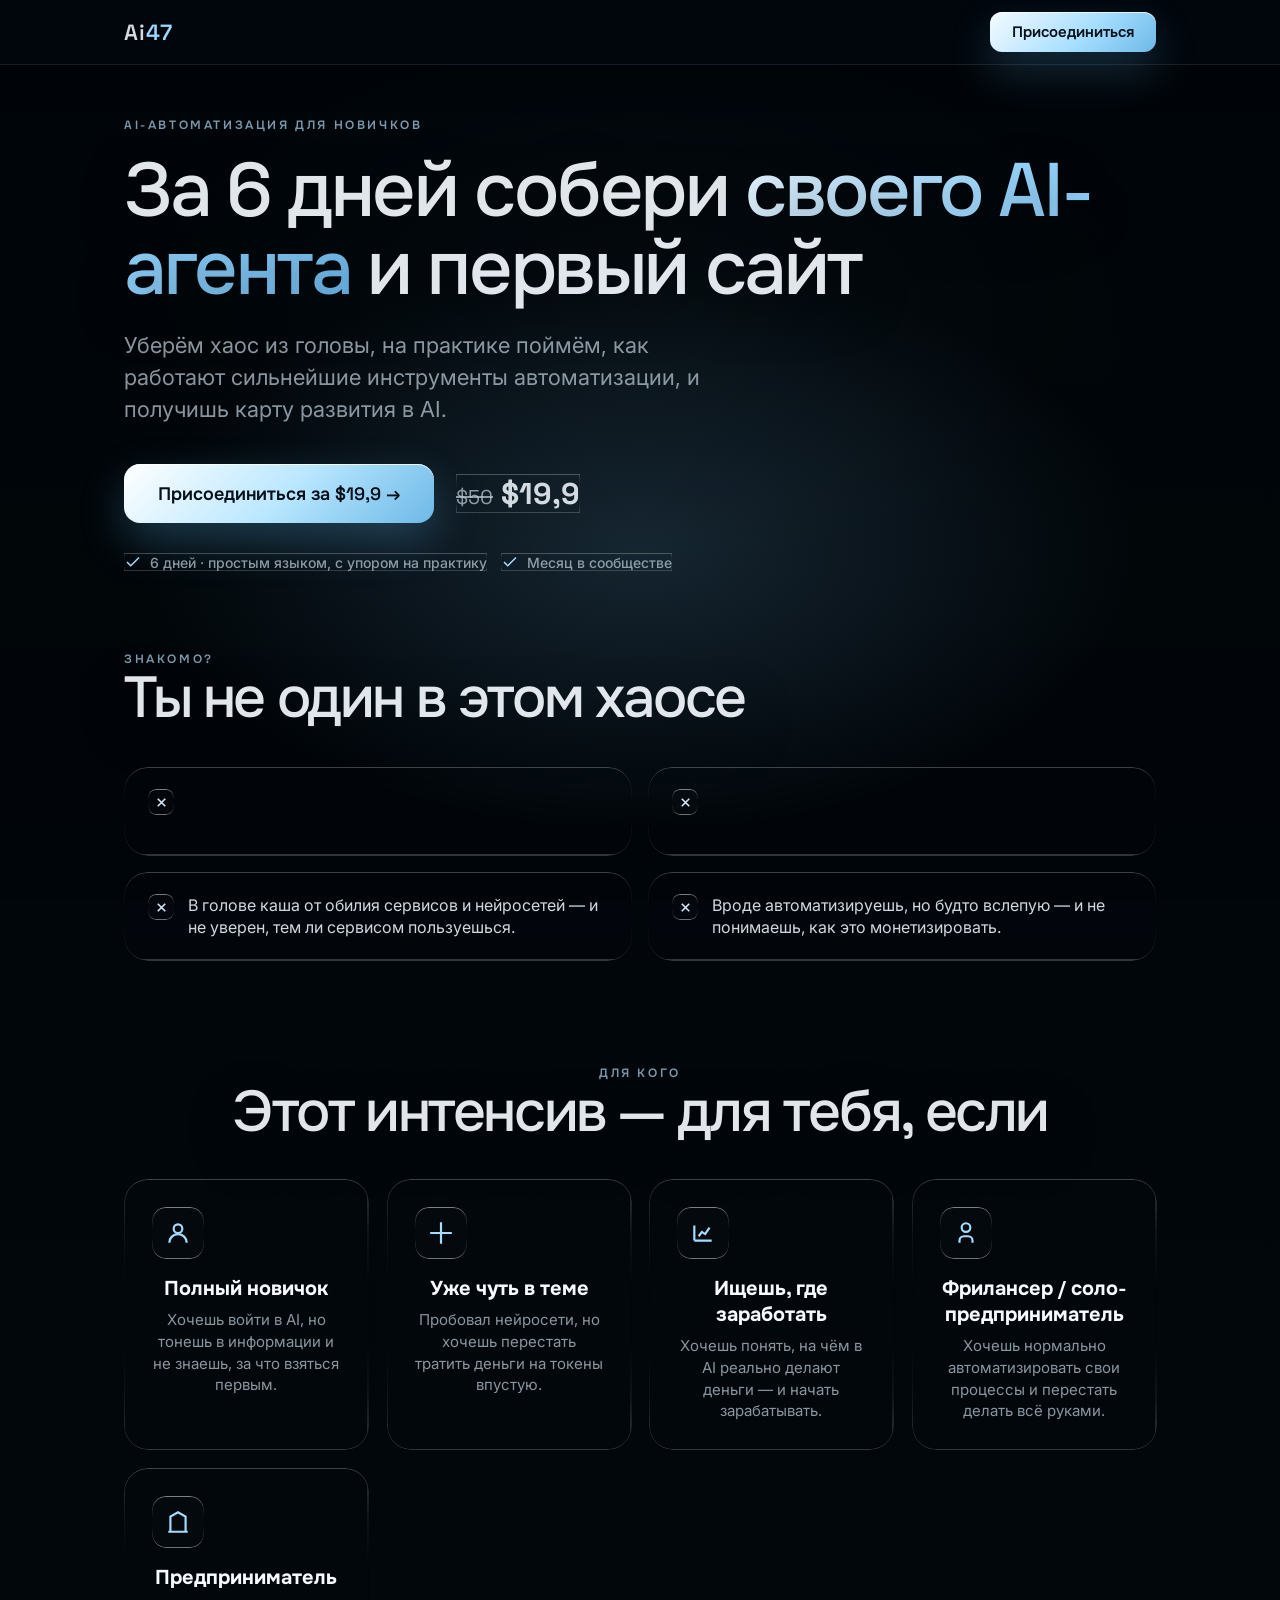
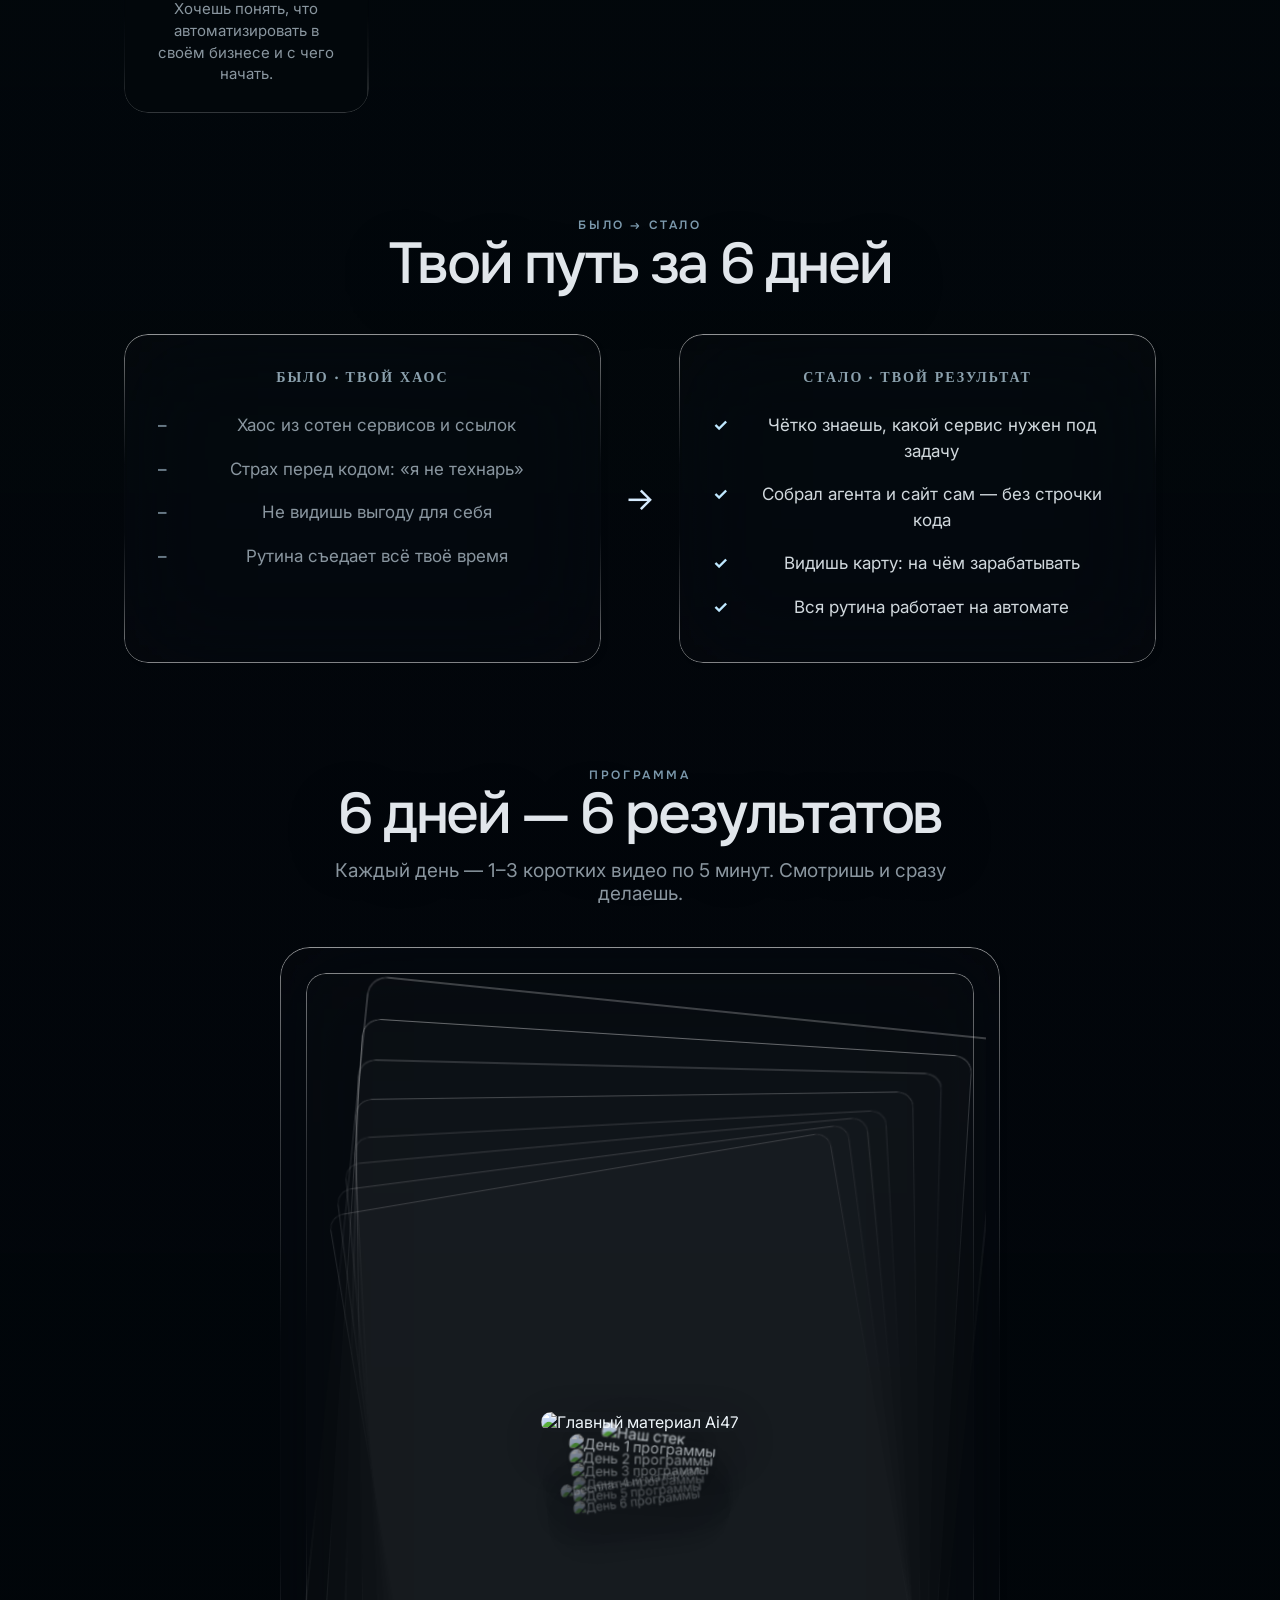
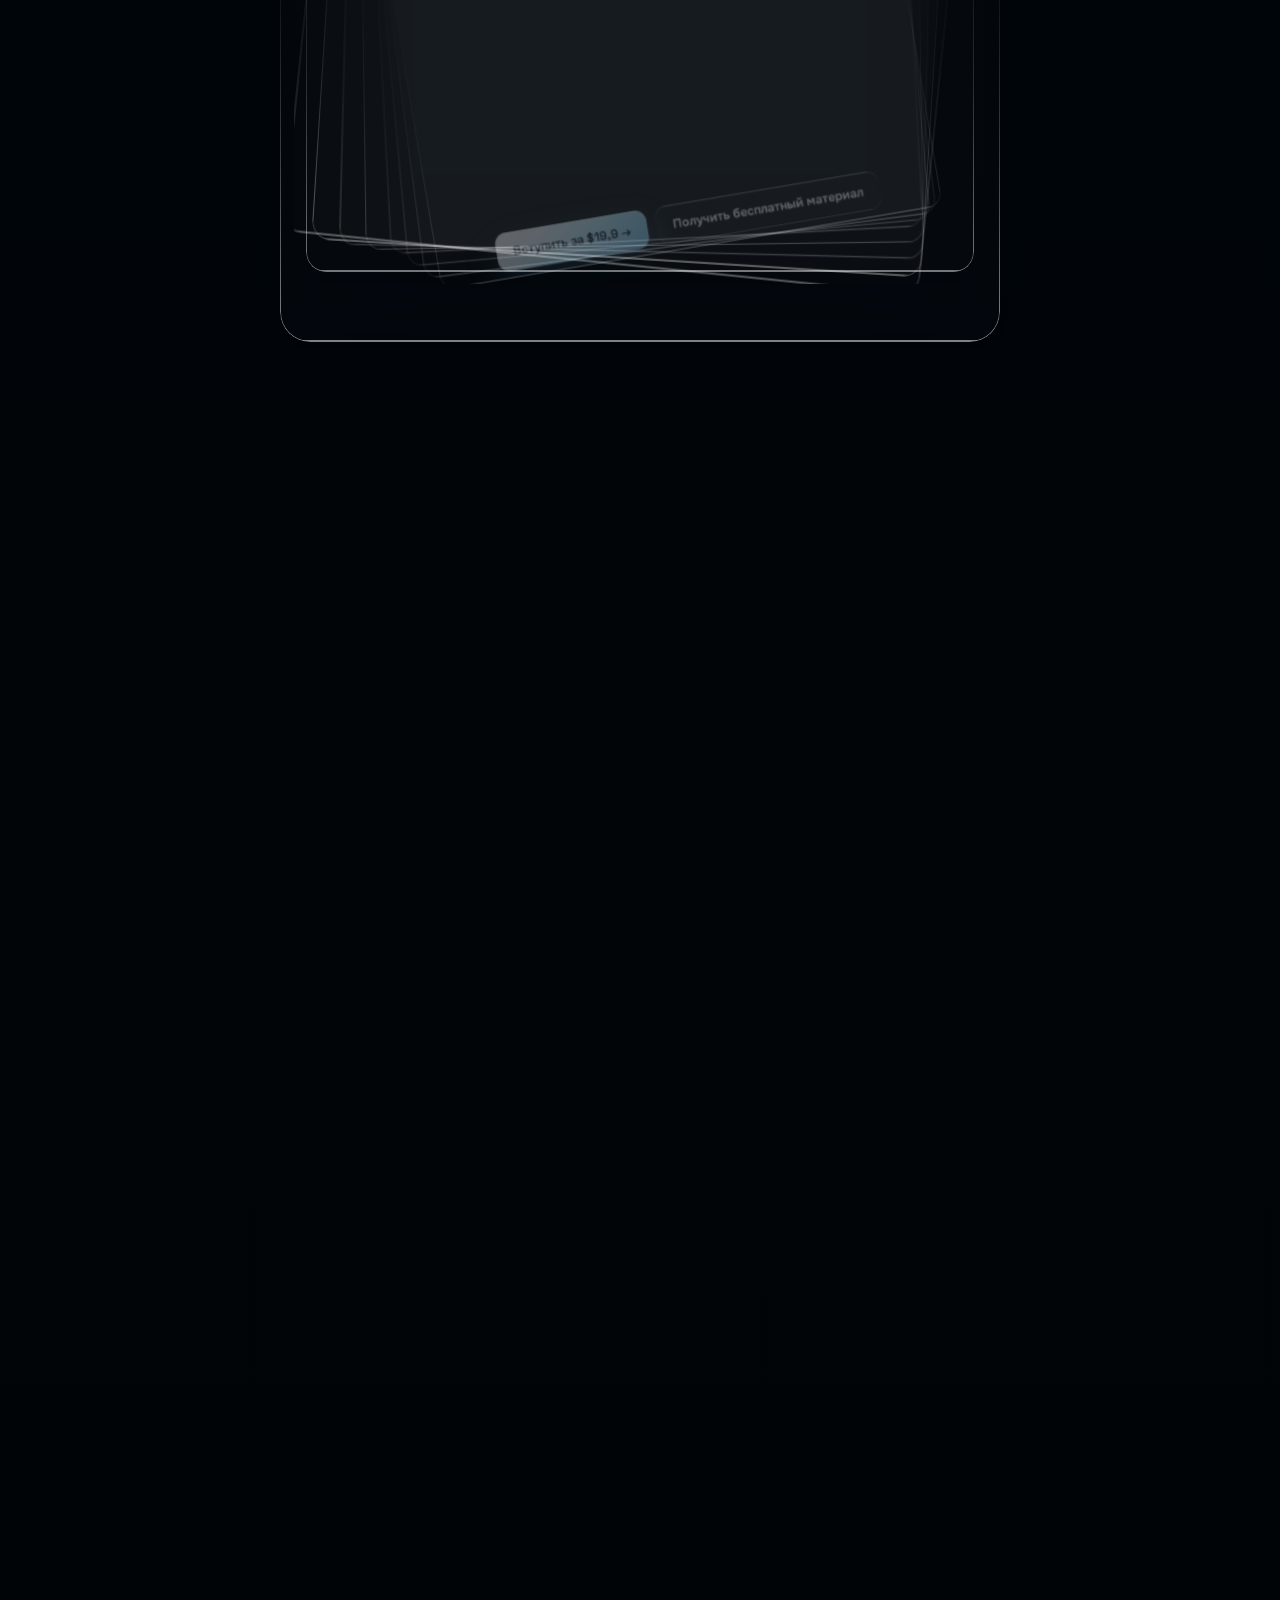
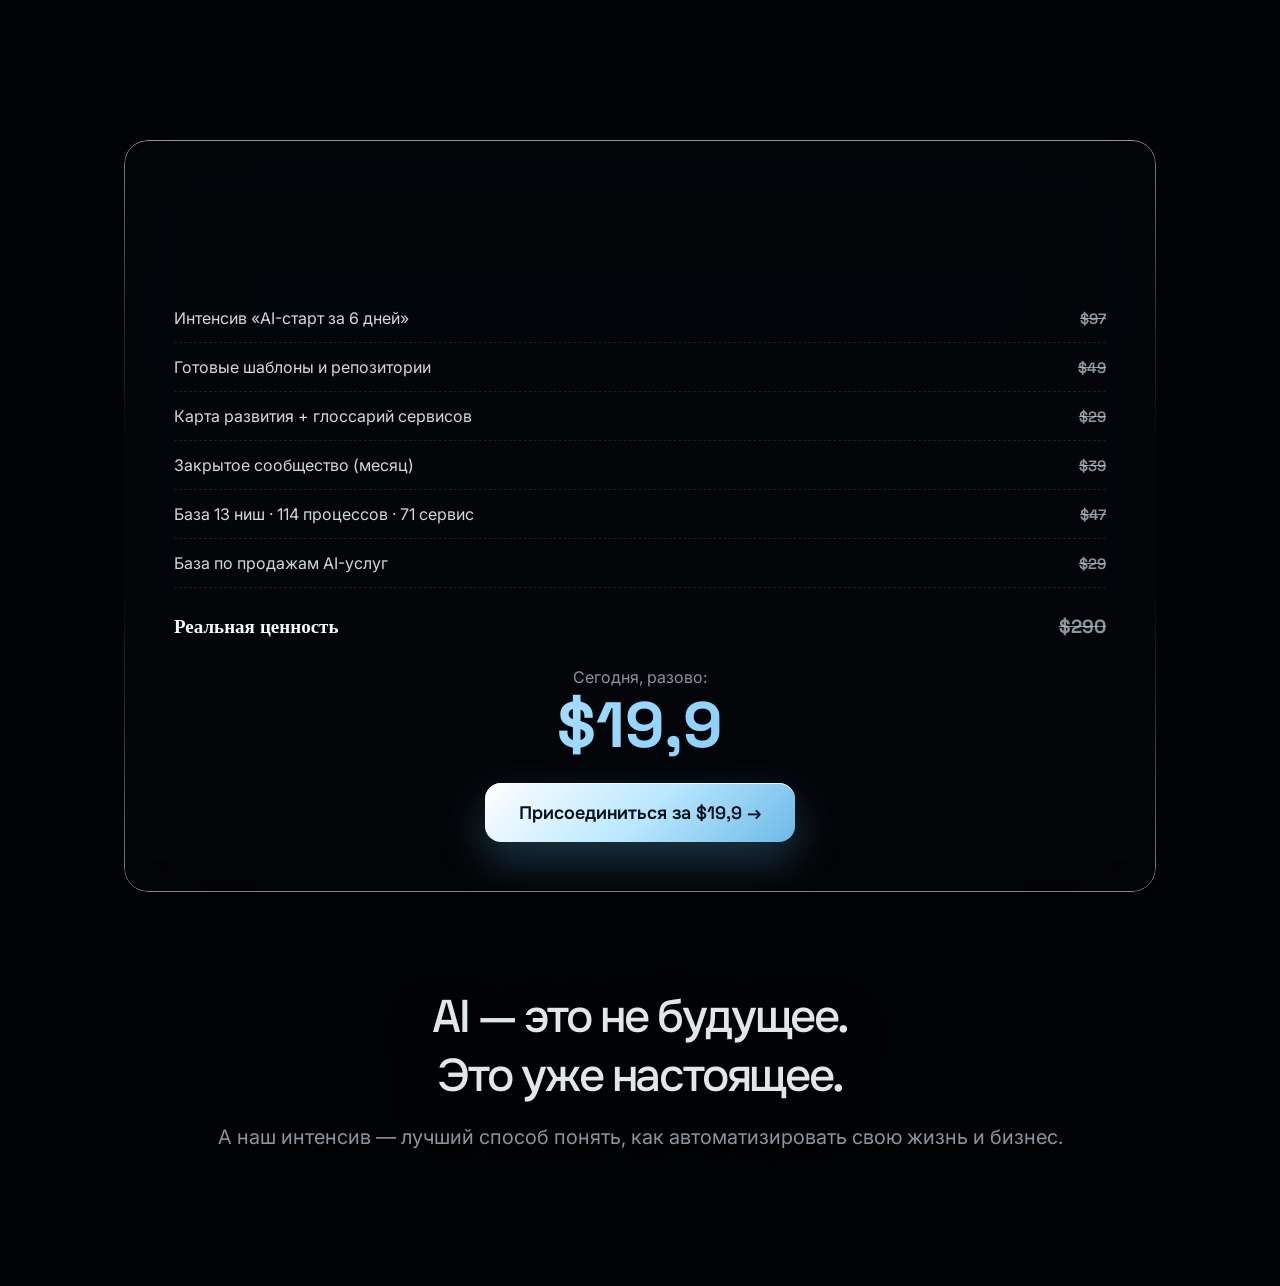
==== commit 55bd18ac: "Update Render deployment links" ====
--- a/vercel/index.html
+++ b/vercel/index.html
@@ -1,4 +1,4 @@
-﻿<!DOCTYPE html>
+<!DOCTYPE html>
 <html lang="ru">
 <head>
 <meta charset="UTF-8">
@@ -831,7 +831,7 @@
   background-image:
     linear-gradient(180deg,rgba(1,5,9,.24) 0%,rgba(3,12,19,.42) 42%,rgba(1,5,9,.72) 100%),
     radial-gradient(900px 520px at 50% 20%,rgba(90,170,220,.18),transparent 62%),
-    url("https://funnel-bot-production.up.railway.app/funnel/img/bg-cosmic-wave.png");
+    url("https://bot-obuch.onrender.com/funnel/img/bg-cosmic-wave.png");
   background-size:100% 100%,100% 100%,min(1320px,138vw) auto;
   background-position:center top,center top,center top;
   background-repeat:no-repeat,no-repeat,no-repeat;
@@ -884,7 +884,7 @@
   body{
     background-image:
       linear-gradient(180deg,rgba(1,5,9,.18) 0%,rgba(3,12,19,.42) 46%,rgba(1,5,9,.76) 100%),
-      url("https://funnel-bot-production.up.railway.app/funnel/img/bg-cosmic-wave.png");
+      url("https://bot-obuch.onrender.com/funnel/img/bg-cosmic-wave.png");
     background-size:100% 100%,auto 1120px;
     background-position:center top,center top;
     background-repeat:no-repeat,no-repeat;
@@ -926,7 +926,7 @@
   inset:0;
   background-image:
     linear-gradient(180deg,rgba(1,5,9,.18) 0%,rgba(3,12,19,.32) 34%,rgba(1,5,9,.62) 100%),
-    url("https://funnel-bot-production.up.railway.app/funnel/img/bg-cosmic-mesh.jpg");
+    url("https://bot-obuch.onrender.com/funnel/img/bg-cosmic-mesh.jpg");
   background-repeat:no-repeat,no-repeat;
   background-position:center top,center top;
   background-size:100% 100%,cover;
@@ -950,7 +950,7 @@
   .site-bg::before{
     background-image:
       linear-gradient(180deg,rgba(1,5,9,.12) 0%,rgba(3,12,19,.26) 34%,rgba(1,5,9,.68) 100%),
-      url("https://funnel-bot-production.up.railway.app/funnel/img/bg-cosmic-mesh.jpg");
+      url("https://bot-obuch.onrender.com/funnel/img/bg-cosmic-mesh.jpg");
     background-size:100% 100%,cover;
     background-position:center top,center top;
     opacity:1;
@@ -1360,15 +1360,15 @@
     <div class="material-slider-shell">
       <div class="material-viewport">
         <div class="material-track">
-          <div class="material-slide"><div class="material-slide-inner"><div class="material-media"><img src="https://funnel-bot-production.up.railway.app/funnel/img/prog-title.png" alt="Главный материал Ai47"></div></div></div>
-          <div class="material-slide"><div class="material-slide-inner"><div class="material-media"><img src="https://funnel-bot-production.up.railway.app/funnel/img/prog-stack.png" alt="Наш стек"></div></div></div>
-          <div class="material-slide"><div class="material-slide-inner"><div class="material-media"><img src="https://funnel-bot-production.up.railway.app/funnel/img/prog-day1.png" alt="День 1 программы"></div></div></div>
-          <div class="material-slide"><div class="material-slide-inner"><div class="material-media"><img src="https://funnel-bot-production.up.railway.app/funnel/img/prog-day2.png" alt="День 2 программы"></div></div></div>
-          <div class="material-slide"><div class="material-slide-inner"><div class="material-media"><img src="https://funnel-bot-production.up.railway.app/funnel/img/prog-day3.png" alt="День 3 программы"></div></div></div>
-          <div class="material-slide"><div class="material-slide-inner"><div class="material-media"><img src="https://funnel-bot-production.up.railway.app/funnel/img/prog-day4.png" alt="День 4 программы"></div></div></div>
-          <div class="material-slide"><div class="material-slide-inner"><div class="material-media"><img src="https://funnel-bot-production.up.railway.app/funnel/img/prog-day5.png" alt="День 5 программы"></div></div></div>
-          <div class="material-slide"><div class="material-slide-inner"><div class="material-media"><img src="https://funnel-bot-production.up.railway.app/funnel/img/prog-day6.png" alt="День 6 программы"></div></div></div>
-          <div class="material-slide material-slide-final"><div class="material-slide-inner"><div class="material-media"><img src="https://funnel-bot-production.up.railway.app/funnel/img/prog-free.png" alt="Бесплатный материал"></div><div class="material-final-actions"><a href="https://t.me/ai47club_bot?start=landing" class="btn coral" target="_blank" rel="noopener noreferrer">Вступить за $19,9 →</a><a href="https://funnel-bot-production.up.railway.app/funnel/img/prog-free.png" class="btn free" download>Получить бесплатный материал</a></div></div></div>
+          <div class="material-slide"><div class="material-slide-inner"><div class="material-media"><img src="https://bot-obuch.onrender.com/funnel/img/prog-title.png" alt="Главный материал Ai47"></div></div></div>
+          <div class="material-slide"><div class="material-slide-inner"><div class="material-media"><img src="https://bot-obuch.onrender.com/funnel/img/prog-stack.png" alt="Наш стек"></div></div></div>
+          <div class="material-slide"><div class="material-slide-inner"><div class="material-media"><img src="https://bot-obuch.onrender.com/funnel/img/prog-day1.png" alt="День 1 программы"></div></div></div>
+          <div class="material-slide"><div class="material-slide-inner"><div class="material-media"><img src="https://bot-obuch.onrender.com/funnel/img/prog-day2.png" alt="День 2 программы"></div></div></div>
+          <div class="material-slide"><div class="material-slide-inner"><div class="material-media"><img src="https://bot-obuch.onrender.com/funnel/img/prog-day3.png" alt="День 3 программы"></div></div></div>
+          <div class="material-slide"><div class="material-slide-inner"><div class="material-media"><img src="https://bot-obuch.onrender.com/funnel/img/prog-day4.png" alt="День 4 программы"></div></div></div>
+          <div class="material-slide"><div class="material-slide-inner"><div class="material-media"><img src="https://bot-obuch.onrender.com/funnel/img/prog-day5.png" alt="День 5 программы"></div></div></div>
+          <div class="material-slide"><div class="material-slide-inner"><div class="material-media"><img src="https://bot-obuch.onrender.com/funnel/img/prog-day6.png" alt="День 6 программы"></div></div></div>
+          <div class="material-slide material-slide-final"><div class="material-slide-inner"><div class="material-media"><img src="https://bot-obuch.onrender.com/funnel/img/prog-free.png" alt="Бесплатный материал"></div><div class="material-final-actions"><a href="https://t.me/ai47club_bot?start=landing" class="btn coral" target="_blank" rel="noopener noreferrer">Вступить за $19,9 →</a><a href="https://bot-obuch.onrender.com/funnel/img/prog-free.png" class="btn free" download>Получить бесплатный материал</a></div></div></div>
         </div>
       </div>
       <div class="material-nav" aria-label="Навигация по материалам">
